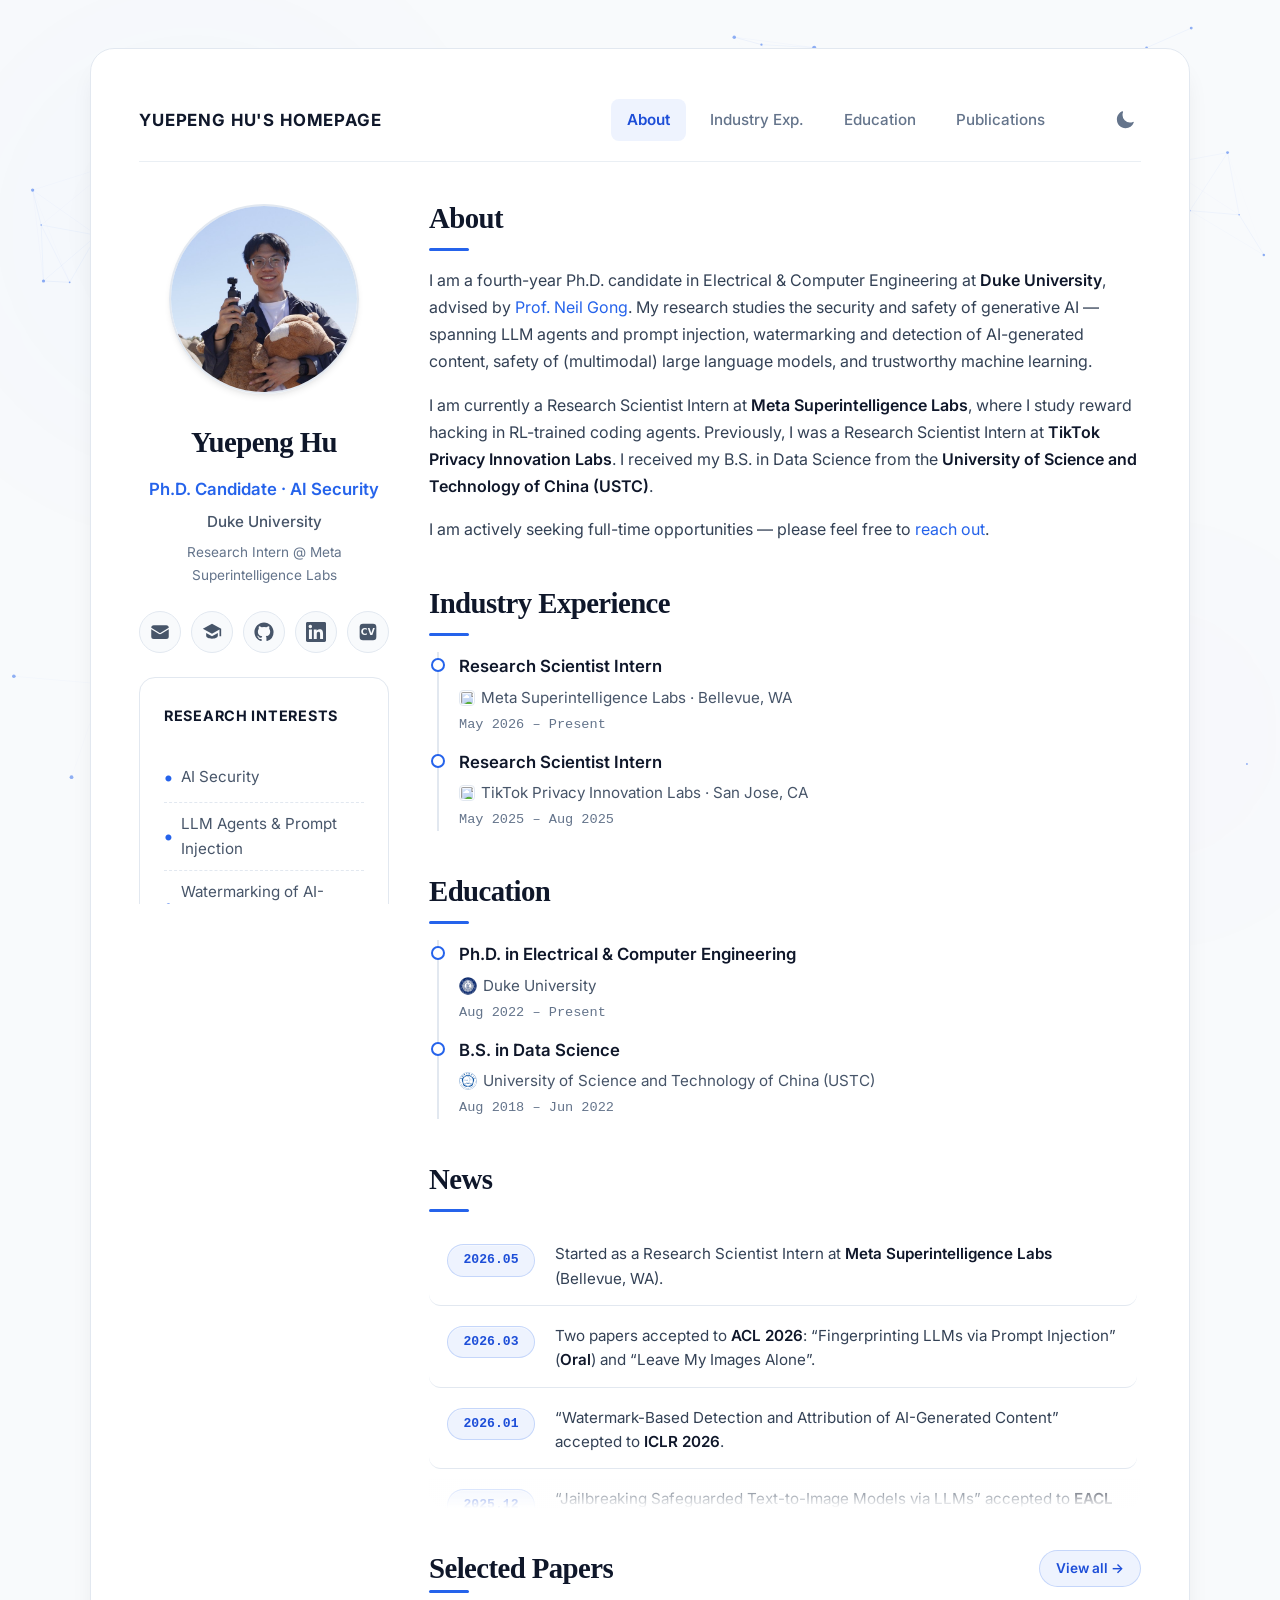
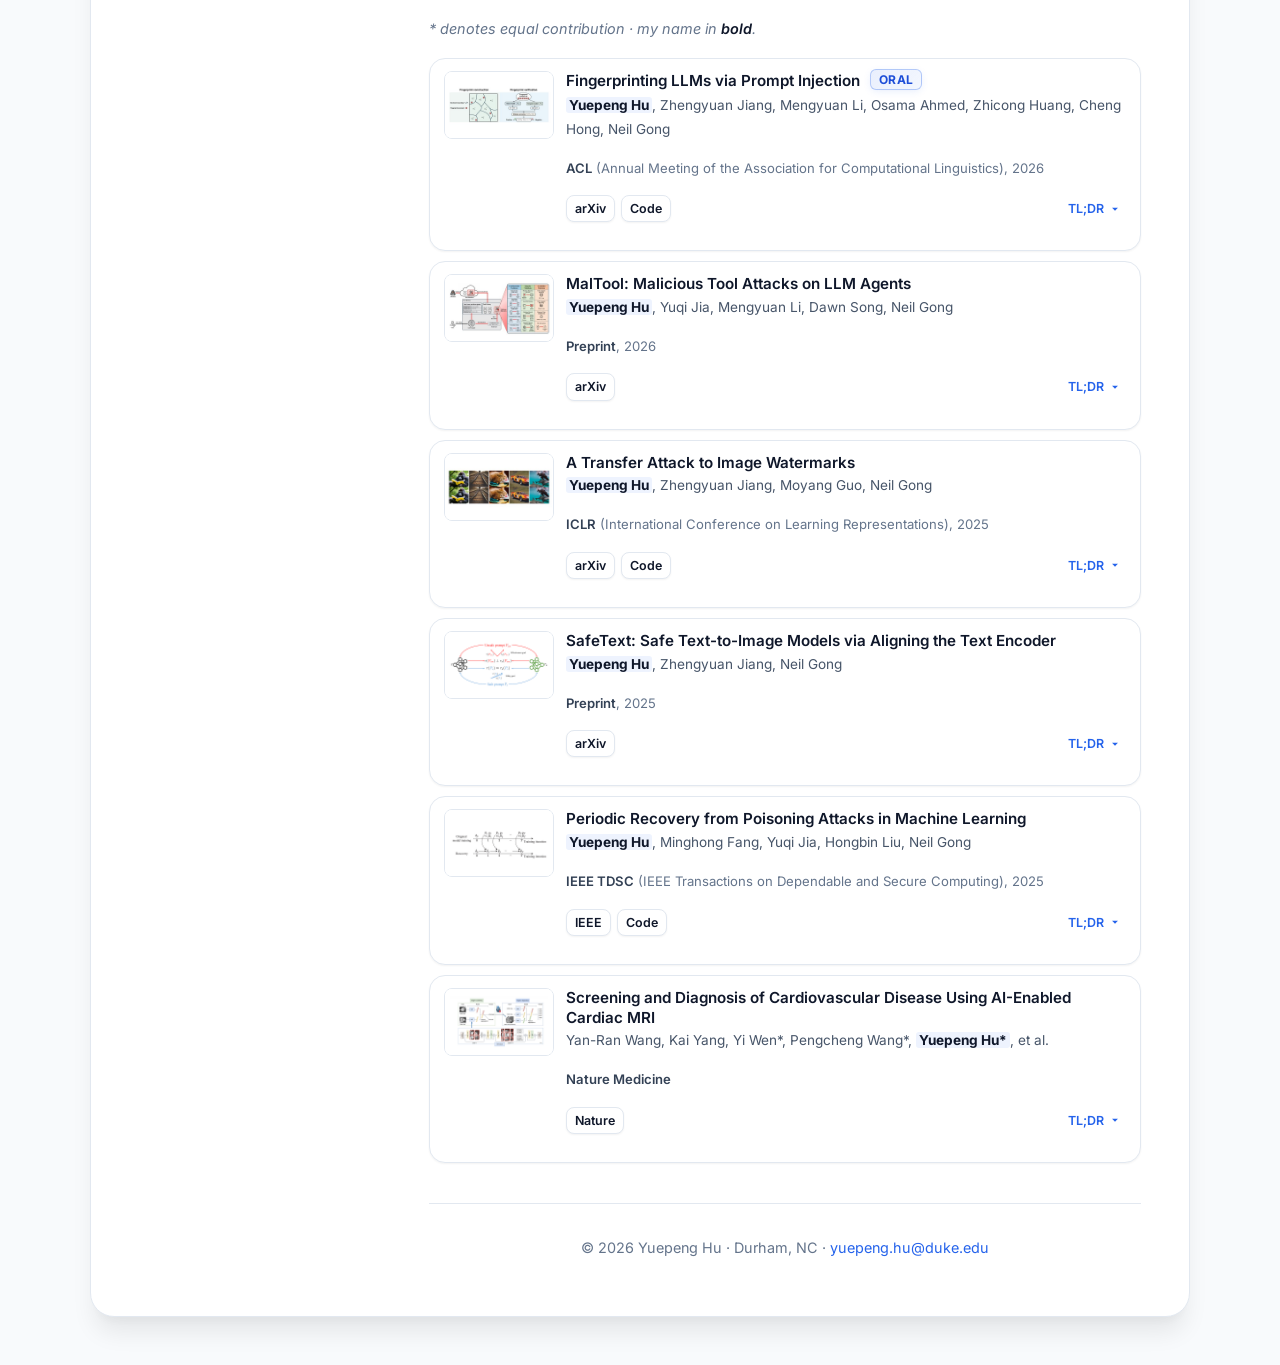
==== index.html @ 45c9fc63 "seo: forcefully update all title tags to just Yuepeng Hu" ====
<!doctype html>
<html lang="en">
<head>
  <meta charset="utf-8" />
  <meta name="viewport" content="width=device-width, initial-scale=1" />

  <title>Yuepeng Hu</title>
  <meta name="description" content="Yuepeng Hu is a Ph.D. candidate at Duke University researching Machine Learning, Generative AI, and Trustworthy AI. Research Scientist Intern at Meta Superintelligence Labs." />
  <meta name="author" content="Yuepeng Hu" />
  <meta name="theme-color" content="#1e293b" />
  <link rel="canonical" href="https://hifi-hyp.github.io/" />

  <!-- Social sharing preview (LinkedIn / X) -->
  <meta property="og:type" content="website" />
  <meta property="og:site_name" content="Yuepeng Hu" />
  <meta property="og:title" content="Yuepeng Hu" />
  <meta property="og:description" content="Ph.D. candidate at Duke researching AI security, LLM agents, and watermarking. Research Scientist Intern at Meta Superintelligence Labs." />
  <meta property="og:url" content="https://hifi-hyp.github.io/" />
  <meta property="og:image" content="https://hifi-hyp.github.io/assets/og-image.png" />
  <meta property="og:image:width" content="1200" />
  <meta property="og:image:height" content="630" />
  <meta property="og:image:alt" content="Yuepeng Hu — Ph.D. Candidate in AI Security at Duke University" />
  <meta name="twitter:card" content="summary_large_image" />
  <meta name="twitter:title" content="Yuepeng Hu" />
  <meta name="twitter:description" content="Ph.D. candidate at Duke researching AI security, LLM agents, and watermarking. Research Scientist Intern at Meta Superintelligence Labs." />
  <meta name="twitter:image" content="https://hifi-hyp.github.io/assets/og-image.png" />

  <link rel="icon" href="favicon.svg" type="image/svg+xml" />
  <link rel="apple-touch-icon" href="assets/apple-touch-icon.png" />

  <link rel="preconnect" href="https://fonts.googleapis.com" />
  <link rel="preconnect" href="https://fonts.gstatic.com" crossorigin />
  <link href="https://fonts.googleapis.com/css2?family=Inter:wght@400;500;600;700&display=swap" rel="stylesheet" />

  <link rel="stylesheet" href="styles.css" />

  <script type="application/ld+json">
  {
    "@context": "https://schema.org",
    "@type": "Person",
    "name": "Yuepeng Hu",
    "url": "https://hifi-hyp.github.io/",
    "image": "https://hifi-hyp.github.io/assets/og-image.png",
    "jobTitle": "Ph.D. Candidate in Electrical & Computer Engineering",
    "email": "mailto:yuepeng.hu@duke.edu",
    "worksFor": { "@type": "Organization", "name": "Meta Superintelligence Labs" },
    "affiliation": { "@type": "CollegeOrUniversity", "name": "Duke University" },
    "alumniOf": [
      { "@type": "CollegeOrUniversity", "name": "Duke University" },
      { "@type": "CollegeOrUniversity", "name": "University of Science and Technology of China" }
    ],
    "knowsAbout": ["AI Security", "LLM Agents", "Prompt Injection", "Watermarking of AI-Generated Content", "Trustworthy Machine Learning"],
    "sameAs": [
      "https://scholar.google.com/citations?user=U6yjgosAAAAJ",
      "https://github.com/hifi-hyp",
      "https://www.linkedin.com/in/yuepeng-hu-1720a9369/"
    ]
  }
  </script>

  <!-- Theme script (prevent FOUC) -->
  <script>
    (function() {
      const savedTheme = localStorage.getItem('theme');
      if (savedTheme) document.documentElement.setAttribute('data-theme', savedTheme);
      else if (window.matchMedia('(prefers-color-scheme: dark)').matches) document.documentElement.setAttribute('data-theme', 'dark');
    })();
  </script>
</head>


<body>
  <a class="skip-link" href="#about">Skip to content</a>

  <div class="page">

    <!-- ============================= TOP BAR ============================= -->
    <header class="topbar">
      <a class="brand" href="index.html">Yuepeng Hu's Homepage</a>
      <nav class="topnav" aria-label="Sections">
        <a href="#about">About</a>
        <a href="#experience">Industry Exp.</a>
        <a href="#education">Education</a>
        <a href="#publications">Publications</a>
        
        <a href="assets/cv.pdf?v=1783834702" target="_blank" rel="noopener noreferrer" aria-label="Curriculum Vitae" title="View/Download CV" class="social-cv-btn"><svg viewBox="0 0 24 24" aria-hidden="true">
  <defs>
    <mask id="cv-cutout">
      <rect width="24" height="24" fill="white" />
      <text x="12" y="16" font-family="system-ui, -apple-system, sans-serif" font-size="11" font-weight="800" fill="black" text-anchor="middle" letter-spacing="0.5">CV</text>
    </mask>
  </defs>
  <rect x="2" y="2" width="20" height="20" rx="4" fill="currentColor" mask="url(#cv-cutout)"/>
</svg></a>
        <button class="theme-toggle" aria-label="Toggle theme" title="Toggle theme">
          <svg class="sun-icon" viewBox="0 0 24 24"><path d="M12 2.25a.75.75 0 01.75.75v2.25a.75.75 0 01-1.5 0V3a.75.75 0 01.75-.75zM7.5 12a4.5 4.5 0 119 0 4.5 4.5 0 01-9 0zM18.894 6.166a.75.75 0 00-1.06-1.06l-1.591 1.59a.75.75 0 101.06 1.061l1.591-1.59zM21.75 12a.75.75 0 01-.75.75h-2.25a.75.75 0 010-1.5H21a.75.75 0 01.75.75zM17.834 18.894a.75.75 0 001.06-1.06l-1.59-1.591a.75.75 0 10-1.061 1.06l1.59 1.591zM12 18.75a.75.75 0 01.75.75V21a.75.75 0 01-1.5 0v-2.25a.75.75 0 01.75-.75zM6.166 17.834a.75.75 0 001.06 1.06l1.591-1.59a.75.75 0 10-1.06-1.061l-1.591 1.59zM4.5 12a.75.75 0 01-.75.75H1.5a.75.75 0 010-1.5h2.25a.75.75 0 01.75.75zM6.166 6.166a.75.75 0 010 1.06l-1.59 1.591a.75.75 0 11-1.061-1.06l1.59-1.591a.75.75 0 011.06 0z" /></svg>
          <svg class="moon-icon" viewBox="0 0 24 24"><path d="M9.528 1.718a.75.75 0 01.162.819A8.97 8.97 0 009 6a9 9 0 009 9 8.97 8.97 0 003.463-.69.75.75 0 01.981.98 10.503 10.503 0 01-9.694 6.46c-5.799 0-10.5-4.701-10.5-10.5 0-4.368 2.667-8.112 6.46-9.694a.75.75 0 01.818.162z" /></svg>
        </button>

      </nav>
    </header>

    <div class="layout" id="top">

      <!-- ============================= SIDEBAR ============================= -->
      <aside class="sidebar">
        <img class="avatar" src="assets/profile.jpg" alt="Yuepeng Hu" width="208" height="208" fetchpriority="high" loading="eager" />
        <h1 class="name">Yuepeng Hu</h1>
        <p class="title">Ph.D. Candidate · AI Security</p>
        <p class="affil">Duke University</p>
        <p class="affil-sub">Research Intern @ Meta Superintelligence Labs</p>

        <nav class="socials" aria-label="Profiles and contact">
          <a href="mailto:yuepeng.hu@duke.edu" aria-label="Email" title="Email">
            <svg viewBox="0 0 24 24" aria-hidden="true"><path d="M1.5 8.67v8.58a3 3 0 003 3h15a3 3 0 003-3V8.67l-8.928 5.493a3 3 0 01-3.144 0L1.5 8.67z"/><path d="M22.5 6.908V6.75a3 3 0 00-3-3h-15a3 3 0 00-3 3v.158l9.714 5.978a1.5 1.5 0 001.572 0L22.5 6.908z"/></svg>
          </a>
          <a href="https://scholar.google.com/citations?user=U6yjgosAAAAJ" target="_blank" rel="noopener noreferrer" aria-label="Google Scholar" title="Google Scholar">
            <svg viewBox="0 0 24 24" aria-hidden="true"><path d="M12 2 1 8l11 6 9-4.909V17h2V8L12 2ZM5 13.18v3.32C5 18.43 8.13 20 12 20s7-1.57 7-3.5v-3.32l-7 3.82-7-3.82Z"/></svg>
          </a>
          <a href="https://github.com/hifi-hyp" target="_blank" rel="noopener noreferrer" aria-label="GitHub" title="GitHub">
            <svg viewBox="0 0 24 24" aria-hidden="true"><path d="M12 .5C5.73.5.5 5.73.5 12c0 5.08 3.29 9.39 7.86 10.91.58.11.79-.25.79-.56 0-.28-.01-1.02-.02-2-3.2.7-3.88-1.54-3.88-1.54-.52-1.33-1.28-1.69-1.28-1.69-1.05-.72.08-.7.08-.7 1.16.08 1.77 1.19 1.77 1.19 1.03 1.77 2.71 1.26 3.37.96.1-.75.4-1.26.73-1.55-2.56-.29-5.25-1.28-5.25-5.69 0-1.26.45-2.29 1.19-3.09-.12-.29-.52-1.46.11-3.05 0 0 .97-.31 3.18 1.18a11 11 0 0 1 5.79 0c2.2-1.49 3.17-1.18 3.17-1.18.63 1.59.23 2.76.11 3.05.74.8 1.19 1.83 1.19 3.09 0 4.42-2.69 5.4-5.26 5.68.41.36.78 1.06.78 2.14 0 1.55-.01 2.8-.01 3.18 0 .31.21.68.8.56A11.51 11.51 0 0 0 23.5 12C23.5 5.73 18.27.5 12 .5Z"/></svg>
          </a>
          <a href="https://www.linkedin.com/in/yuepeng-hu-1720a9369/" target="_blank" rel="noopener noreferrer" aria-label="LinkedIn" title="LinkedIn">
            <svg viewBox="0 0 24 24" aria-hidden="true"><path d="M20.45 20.45h-3.56v-5.57c0-1.33-.03-3.04-1.85-3.04-1.85 0-2.14 1.45-2.14 2.94v5.67H9.35V9h3.42v1.56h.05c.48-.9 1.64-1.85 3.37-1.85 3.6 0 4.27 2.37 4.27 5.46v6.28ZM5.34 7.43a2.07 2.07 0 1 1 0-4.13 2.07 2.07 0 0 1 0 4.13ZM7.12 20.45H3.55V9h3.57v11.45ZM22.22 0H1.77C.79 0 0 .77 0 1.72v20.56C0 23.23.79 24 1.77 24h20.45c.98 0 1.78-.77 1.78-1.72V1.72C24 .77 23.2 0 22.22 0Z"/></svg>
          </a>
          <a href="assets/cv.pdf?v=1783834702" target="_blank" rel="noopener noreferrer" aria-label="Curriculum Vitae" title="View/Download CV" class="social-cv-btn"><svg viewBox="0 0 24 24" aria-hidden="true">
  <defs>
    <mask id="cv-cutout">
      <rect width="24" height="24" fill="white" />
      <text x="12" y="16" font-family="system-ui, -apple-system, sans-serif" font-size="11" font-weight="800" fill="black" text-anchor="middle" letter-spacing="0.5">CV</text>
    </mask>
  </defs>
  <rect x="2" y="2" width="20" height="20" rx="4" fill="currentColor" mask="url(#cv-cutout)"/>
</svg></a>
        </nav>

        <div class="card interests">
          <h2>Research Interests</h2>
          <ul>
            <li>AI Security</li>
            <li>LLM Agents &amp; Prompt Injection</li>
            <li>Watermarking of AI-Generated Content</li>
            <li>Generative AI Safety</li>
          </ul>
        </div>
      </aside>

      <!-- ============================= CONTENT ============================= -->
      <main class="content">

        <!-- ---------- About ---------- -->
        <section id="about" class="section">
          <h2>About</h2>
          <p>
            I am a fourth-year Ph.D. candidate in Electrical &amp; Computer Engineering at
            <strong>Duke University</strong>, advised by <a href="https://people.duke.edu/~zg70/" target="_blank" rel="noopener noreferrer">Prof. Neil Gong</a>. My research studies the
            security and safety of generative AI &mdash; spanning LLM agents and prompt injection,
            watermarking and detection of AI-generated content, safety of (multimodal) large language
            models, and trustworthy machine learning.
          </p>
          <p>
            I am currently a Research Scientist Intern at <strong>Meta Superintelligence Labs</strong>,
            where I study reward hacking in RL-trained coding agents. Previously, I was a Research Scientist Intern at <strong>TikTok Privacy Innovation Labs</strong>. I received my B.S. in Data Science from the <strong>University of Science
            and Technology of China (USTC)</strong>.
          </p>
          <p>
            I am actively seeking full-time opportunities &mdash; please feel free to
            <a href="mailto:yuepeng.hu@duke.edu" id="reach-out-email" title="Click to copy email">reach out</a>.
          </p>
        </section>

        <!-- ---------- Experience ---------- -->
        <section id="experience" class="section">
          <h2>Industry Experience</h2>
          <ul class="timeline">
            <li>
              <div class="timeline-main">
                <span class="role">Research Scientist Intern</span>
                <span class="org"><img class="org-logo" src="https://www.google.com/s2/favicons?domain=meta.com&sz=128" alt="Meta">Meta Superintelligence Labs &middot; Bellevue, WA</span>
              </div>
              <div class="timeline-meta">May 2026 – Present</div>
            </li>
            <li>
              <div class="timeline-main">
                <span class="role">Research Scientist Intern</span>
                <span class="org"><img class="org-logo" src="https://www.google.com/s2/favicons?domain=tiktok.com&sz=128" alt="TikTok">TikTok Privacy Innovation Labs &middot; San Jose, CA</span>
              </div>
              <div class="timeline-meta">May 2025 – Aug 2025</div>
            </li>
          </ul>
        </section>

        <!-- ---------- Education ---------- -->
        <section id="education" class="section">
          <h2>Education</h2>
          <ul class="timeline">
            <li>
              <div class="timeline-main">
                <span class="role">Ph.D. in Electrical &amp; Computer Engineering</span>
                <span class="org"><img class="org-logo seal-logo" src="assets/duke-seal.svg" alt="Duke Seal">Duke University</span>
              </div>
              <div class="timeline-meta">Aug 2022 – Present</div>
            </li>
            <li>
              <div class="timeline-main">
                <span class="role">B.S. in Data Science</span>
                <span class="org"><img class="org-logo seal-logo" src="assets/ustc-seal.svg" alt="USTC Seal">University of Science and Technology of China (USTC)</span>
              </div>
              <div class="timeline-meta">Aug 2018 – Jun 2022</div>
            </li>
          </ul>
        </section>

        <!-- ---------- News ---------- -->
        <section id="news" class="section">
          <h2>News</h2>
          <ul class="news">
            <li><time>2026.05</time><span>Started as a Research Scientist Intern at <strong>Meta Superintelligence Labs</strong> (Bellevue, WA).</span></li>
            <li><time>2026.03</time><span>Two papers accepted to <strong>ACL 2026</strong>: &ldquo;Fingerprinting LLMs via Prompt Injection&rdquo; (<strong>Oral</strong>) and &ldquo;Leave My Images Alone&rdquo;.</span></li>
            <li><time>2026.01</time><span>&ldquo;Watermark-Based Detection and Attribution of AI-Generated Content&rdquo; accepted to <strong>ICLR 2026</strong>.</span></li>
            <li><time>2025.12</time><span>&ldquo;Jailbreaking Safeguarded Text-to-Image Models via LLMs&rdquo; accepted to <strong>EACL 2026</strong> (Findings).</span></li>
            <li><time>2025.08</time><span>&ldquo;WebInject: Prompt Injection Attack to Web Agents&rdquo; accepted to <strong>EMNLP 2025</strong> (Main).</span></li>
            <li><time>2025.05</time><span>Started as a Research Scientist Intern at <strong>TikTok Privacy Innovation Labs</strong> (San Jose, CA).</span></li>
            <li><time>2025.03</time><span>&ldquo;Periodic Recovery from Poisoning Attacks in Machine Learning&rdquo; accepted to <strong>IEEE TDSC</strong> (IEEE Transactions on Dependable and Secure Computing).</span></li>
            <li><time>2025.01</time><span>&ldquo;A Transfer Attack to Image Watermarks&rdquo; accepted to <strong>ICLR 2025</strong>.</span></li>
          </ul>
        </section>

        <!-- ---------- Publications ---------- -->
        <section id="publications" class="section">
          <div class="sec-head">
            <h2>Selected Papers</h2>
            <a class="view-all" href="publications.html">View all &rarr;</a>
          </div>
          <p class="hint"><em>* denotes equal contribution &middot; my name in <strong>bold</strong>.</em></p>

          
          
<article class="pub pub-wrap" data-category="llm">
            <a class="pub-thumb" href="https://arxiv.org/abs/2509.25448" target="_blank" rel="noopener noreferrer" tabindex="-1" aria-hidden="true"><img src="assets/pubs/fingerprinting-llms.jpg" alt="" loading="lazy" width="110" height="68" /></a>
            <div class="pub-body">
              <h3 class="pub-title"><a href="https://arxiv.org/abs/2509.25448" target="_blank" rel="noopener noreferrer">Fingerprinting LLMs via Prompt Injection</a> <span class="tag tag-title">ORAL</span></h3>
              <p class="pub-authors"><strong>Yuepeng Hu</strong>, Zhengyuan Jiang, Mengyuan Li, Osama Ahmed, Zhicong Huang, Cheng Hong, Neil Gong</p>
              <p class="pub-venue"><strong>ACL</strong> (Annual Meeting of the Association for Computational Linguistics), 2026</p>
              <p class="pub-links"><a href="https://arxiv.org/abs/2509.25448" target="_blank" rel="noopener noreferrer">arXiv</a> <a href="https://github.com/hifi-hyp/ACL-LLMPrint" target="_blank" rel="noopener noreferrer">Code</a>  <button class="tldr-toggle" aria-expanded="false">TL;DR <svg viewBox="0 0 24 24"><path d="M7 10l5 5 5-5z"/></svg></button></p>
              <div class="pub-desc-wrap"><div class="pub-desc-inner"><p class="pub-desc">Proposes a prompt injection technique to uniquely fingerprint and track large language models.</p></div></div>
            </div>
          </article>

          <article class="pub pub-wrap" data-category="llm">
            <a class="pub-thumb" href="https://arxiv.org/abs/2602.12194" target="_blank" rel="noopener noreferrer" tabindex="-1" aria-hidden="true"><img src="assets/pubs/maltool.jpg" alt="" loading="lazy" width="110" height="68" /></a>
            <div class="pub-body">
              <h3 class="pub-title"><a href="https://arxiv.org/abs/2602.12194" target="_blank" rel="noopener noreferrer">MalTool: Malicious Tool Attacks on LLM Agents</a></h3>
              <p class="pub-authors"><strong>Yuepeng Hu</strong>, Yuqi Jia, Mengyuan Li, Dawn Song, Neil Gong</p>
              <p class="pub-venue"><strong>Preprint</strong>, 2026</p>
              <p class="pub-links"><a href="https://arxiv.org/abs/2602.12194" target="_blank" rel="noopener noreferrer">arXiv</a>  <button class="tldr-toggle" aria-expanded="false">TL;DR <svg viewBox="0 0 24 24"><path d="M7 10l5 5 5-5z"/></svg></button></p>
              <div class="pub-desc-wrap"><div class="pub-desc-inner"><p class="pub-desc">Investigates vulnerabilities in LLM agents when interacting with external tools, demonstrating malicious tool-based attacks.</p></div></div>
            </div>
          </article>

          <article class="pub pub-wrap" data-category="watermark">
            <a class="pub-thumb" href="https://arxiv.org/abs/2403.15365" target="_blank" rel="noopener noreferrer" tabindex="-1" aria-hidden="true"><img src="assets/pubs/transfer-attack-watermarks.jpg" alt="" loading="lazy" width="110" height="68" /></a>
            <div class="pub-body">
              <h3 class="pub-title"><a href="https://arxiv.org/abs/2403.15365" target="_blank" rel="noopener noreferrer">A Transfer Attack to Image Watermarks</a></h3>
              <p class="pub-authors"><strong>Yuepeng Hu</strong>, Zhengyuan Jiang, Moyang Guo, Neil Gong</p>
              <p class="pub-venue"><strong>ICLR</strong> (International Conference on Learning Representations), 2025</p>
              <p class="pub-links"><a href="https://arxiv.org/abs/2403.15365" target="_blank" rel="noopener noreferrer">arXiv</a> <a href="https://github.com/hifi-hyp/Watermark-Transfer-Attack" target="_blank" rel="noopener noreferrer">Code</a>  <button class="tldr-toggle" aria-expanded="false">TL;DR <svg viewBox="0 0 24 24"><path d="M7 10l5 5 5-5z"/></svg></button></p>
              <div class="pub-desc-wrap"><div class="pub-desc-inner"><p class="pub-desc">Demonstrates cross-model transferability of attacks against image watermarks, highlighting fundamental robustness issues.</p></div></div>
            </div>
          </article>

          <article class="pub pub-wrap" data-category="trustworthy">
            <a class="pub-thumb" href="https://arxiv.org/abs/2502.20623" target="_blank" rel="noopener noreferrer" tabindex="-1" aria-hidden="true"><img src="assets/pubs/safetext.png?v=5" alt="" loading="lazy" width="110" height="68" /></a>
            <div class="pub-body">
              <h3 class="pub-title"><a href="https://arxiv.org/abs/2502.20623" target="_blank" rel="noopener noreferrer">SafeText: Safe Text-to-Image Models via Aligning the Text Encoder</a></h3>
              <p class="pub-authors"><strong>Yuepeng Hu</strong>, Zhengyuan Jiang, Neil Gong</p>
              <p class="pub-venue"><strong>Preprint</strong>, 2025</p>
              <p class="pub-links"><a href="https://arxiv.org/abs/2502.20623" target="_blank" rel="noopener noreferrer">arXiv</a>  <button class="tldr-toggle" aria-expanded="false">TL;DR <svg viewBox="0 0 24 24"><path d="M7 10l5 5 5-5z"/></svg></button></p>
              <div class="pub-desc-wrap"><div class="pub-desc-inner"><p class="pub-desc">Aligns the text encoder to inherently reject unsafe prompts, improving the safety of text-to-image generation.</p></div></div>
            </div>
          </article>

          <article class="pub pub-wrap" data-category="trustworthy">
            <a class="pub-thumb" href="https://doi.org/10.1109/TDSC.2025.3560239" target="_blank" rel="noopener noreferrer" tabindex="-1" aria-hidden="true"><img src="assets/pubs/periodic-recovery.png?v=5" alt="" loading="lazy" width="110" height="68" /></a>
            <div class="pub-body">
              <h3 class="pub-title"><a href="https://doi.org/10.1109/TDSC.2025.3560239" target="_blank" rel="noopener noreferrer">Periodic Recovery from Poisoning Attacks in Machine Learning</a></h3>
              <p class="pub-authors"><strong>Yuepeng Hu</strong>, Minghong Fang, Yuqi Jia, Hongbin Liu, Neil Gong</p>
              <p class="pub-venue"><strong>IEEE TDSC</strong> (IEEE Transactions on Dependable and Secure Computing), 2025</p>
              <p class="pub-links"><a href="https://doi.org/10.1109/TDSC.2025.3560239" target="_blank" rel="noopener noreferrer">IEEE</a> <a href="https://github.com/hifi-hyp/PeriRecover" target="_blank" rel="noopener noreferrer">Code</a>  <button class="tldr-toggle" aria-expanded="false">TL;DR <svg viewBox="0 0 24 24"><path d="M7 10l5 5 5-5z"/></svg></button></p>
              <div class="pub-desc-wrap"><div class="pub-desc-inner"><p class="pub-desc">Proposes a defensive mechanism that periodically recovers ML models to mitigate the impact of data poisoning.</p></div></div>
            </div>
          </article>

          <article class="pub pub-wrap" data-category="other">
            <span class="pub-thumb"><img src="assets/pubs/cardiac-mri.png?v=5" alt="" loading="lazy" width="110" height="68" /></span>
            <div class="pub-body">
              <h3 class="pub-title"><a href="https://www.nature.com/articles/s41591-024-02971-2" target="_blank" rel="noopener noreferrer">Screening and Diagnosis of Cardiovascular Disease Using AI-Enabled Cardiac MRI</a></h3>
              <p class="pub-authors">Yan-Ran Wang, Kai Yang, Yi Wen*, Pengcheng Wang*, <strong>Yuepeng Hu*</strong>, et al.</p>
              <p class="pub-venue"><strong>Nature Medicine</strong></p>
              <p class="pub-links"><a href="https://www.nature.com/articles/s41591-024-02971-2" target="_blank" rel="noopener noreferrer">Nature</a> <button class="tldr-toggle" aria-expanded="false">TL;DR <svg viewBox="0 0 24 24"><path d="M7 10l5 5 5-5z"/></svg></button></p>
              <div class="pub-desc-wrap"><div class="pub-desc-inner"><p class="pub-desc">Applies deep learning techniques to cardiac MRI for automated and accurate cardiovascular disease diagnosis.</p></div></div>
            </div>
          </article>
        </section>

        <footer class="footer">
          <p>&copy; <span id="year">2026</span> Yuepeng Hu &middot; Durham, NC &middot; <a href="mailto:yuepeng.hu@duke.edu">yuepeng.hu@duke.edu</a></p>
        </footer>

      </main>
    </div>
  </div>

  <script>
    document.getElementById('year').textContent = new Date().getFullYear();
    // Highlight the nav item for the section currently in view.
    (function () {
      var links = [].slice.call(document.querySelectorAll('.topnav a[href^="#"]'));
      var map = {}; links.forEach(function (a) { map[a.getAttribute('href').slice(1)] = a; });
      if (!('IntersectionObserver' in window)) return;
      var obs = new IntersectionObserver(function (entries) {
        entries.forEach(function (e) {
          if (e.isIntersecting && map[e.target.id]) {
            links.forEach(function (l) { l.classList.remove('active'); });
            map[e.target.id].classList.add('active');
          }
        });
      }, { rootMargin: '-15% 0px -75% 0px' });
      Object.keys(map).forEach(function (id) { var el = document.getElementById(id); if (el) obs.observe(el); });
    })();
  </script>

  <script>
    document.addEventListener("DOMContentLoaded", function() {
      const observer = new IntersectionObserver((entries) => {
        entries.forEach(entry => {
          if (entry.isIntersecting) {
            entry.target.classList.add('reveal-visible');
            setTimeout(() => {
              entry.target.classList.remove('reveal-init', 'reveal-animate', 'reveal-visible');
            }, 800);
            observer.unobserve(entry.target);
          }
        });
      }, { threshold: 0.05, rootMargin: '0px 0px -20px 0px' });
      
      // Copy email to clipboard on click (for 'reach out' text)
      const emailLink = document.getElementById('reach-out-email');
      if (emailLink) {
        emailLink.addEventListener('click', (e) => {
          e.preventDefault();
          navigator.clipboard.writeText('yuepeng.hu@duke.edu').then(() => {
            const originalText = emailLink.innerText;
            emailLink.innerText = 'copied!';
            emailLink.style.color = '#10b981'; // success green
            setTimeout(() => {
              emailLink.innerText = originalText;
              emailLink.style.color = '';
            }, 1500);
          });
        });
      }

      
      // Theme Toggle Logic
      const themeToggle = document.querySelector('.theme-toggle');
      if (themeToggle) {
        themeToggle.addEventListener('click', () => {
          const currentTheme = document.documentElement.getAttribute('data-theme');
          const newTheme = currentTheme === 'dark' ? 'light' : 'dark';
          document.documentElement.setAttribute('data-theme', newTheme);
          localStorage.setItem('theme', newTheme);
        });
      }

      // Topbar sticky scroll effect
      const topbar = document.querySelector('.topbar');
      window.addEventListener('scroll', () => {
        if (window.scrollY > 20) topbar.classList.add('scrolled');
        else topbar.classList.remove('scrolled');
      });

      
      // TL;DR Toggle Logic
      document.querySelectorAll('.tldr-toggle').forEach(btn => {
        btn.addEventListener('click', () => {
          const wrap = btn.parentElement.nextElementSibling;
          const isExpanded = wrap.classList.contains('expanded');
          
          if (isExpanded) {
            wrap.classList.remove('expanded');
            btn.classList.remove('expanded');
            btn.setAttribute('aria-expanded', 'false');
          } else {
            wrap.classList.add('expanded');
            btn.classList.add('expanded');
            btn.setAttribute('aria-expanded', 'true');
          }
        });
      });

      // Publication Filtering
      const filterBtns = document.querySelectorAll('.filter-btn');
      const pubs = document.querySelectorAll('.pub-wrap');
      
      filterBtns.forEach(btn => {
        btn.addEventListener('click', () => {
          filterBtns.forEach(b => b.classList.remove('active'));
          btn.classList.add('active');
          const filter = btn.getAttribute('data-filter');
          
          pubs.forEach(pub => {
            // Hardcode height for smooth transition if needed, or let CSS flex handle it.
            // CSS scale and opacity handles the visual, height:0 handles the layout.
            if (filter === 'all' || pub.getAttribute('data-category') === filter) {
              pub.classList.remove('hidden-filter');
              // Ensure intersection observer doesn't hide it
              pub.classList.remove('reveal-init', 'reveal-animate');
              pub.classList.add('reveal-visible');
            } else {
              pub.classList.add('hidden-filter');
            }
          });
        });
      });

      const selectors = '.section, .pub, .interests, .card';
      document.querySelectorAll(selectors).forEach(el => {
        el.classList.add('reveal-init', 'reveal-animate');
        observer.observe(el);
      });
    });
  </script>

  
  <!-- Particle Background Script -->
  <script>
    document.addEventListener("DOMContentLoaded", () => {
      const canvas = document.createElement('canvas');
      canvas.id = 'tech-particles';
      document.body.insertBefore(canvas, document.body.firstChild);
      
      const ctx = canvas.getContext('2d');
      let width, height, particles = [];

      function init() {
        width = canvas.width = window.innerWidth;
        height = canvas.height = window.innerHeight;
      }
      
      class Particle {
        constructor() {
          this.x = Math.random() * width;
          this.y = Math.random() * height;
          this.vx = (Math.random() - 0.5) * 0.5;
          this.vy = (Math.random() - 0.5) * 0.5;
          this.radius = Math.random() * 1.5 + 0.5;
        }
        update() {
          this.x += this.vx;
          this.y += this.vy;
          if (this.x < 0 || this.x > width) this.vx = -this.vx;
          if (this.y < 0 || this.y > height) this.vy = -this.vy;
        }
        draw() {
          const style = getComputedStyle(document.body);
          const rawAccent = style.getPropertyValue('--accent-rgb').trim() || '37, 99, 235';
          ctx.beginPath();
          ctx.arc(this.x, this.y, this.radius, 0, Math.PI * 2);
          ctx.fillStyle = `rgba(${rawAccent}, 0.5)`;
          ctx.fill();
        }
      }

      function createParticles() {
        particles = [];
        const isMobile = window.innerWidth < 768;
        const numParticles = isMobile ? Math.floor(window.innerWidth / 30) : Math.min(Math.floor(window.innerWidth / 15), 100);
        for (let i = 0; i < numParticles; i++) particles.push(new Particle());
      }

      function animate() {
        if (window.matchMedia('(prefers-reduced-motion: reduce)').matches) return;
        
        ctx.clearRect(0, 0, width, height);
        const style = getComputedStyle(document.body);
        const rawAccent = style.getPropertyValue('--accent-rgb').trim() || '37, 99, 235';
        
        particles.forEach(p => {
          p.update();
          p.draw();
        });
        
        for (let i = 0; i < particles.length; i++) {
          for (let j = i + 1; j < particles.length; j++) {
            const dx = particles[i].x - particles[j].x;
            const dy = particles[i].y - particles[j].y;
            const dist = Math.sqrt(dx * dx + dy * dy);
            if (dist < 120) {
              ctx.beginPath();
              ctx.moveTo(particles[i].x, particles[i].y);
              ctx.lineTo(particles[j].x, particles[j].y);
              ctx.strokeStyle = `rgba(${rawAccent}, ${0.15 * (1 - dist/120)})`;
              ctx.lineWidth = 0.5;
              ctx.stroke();
            }
          }
        }
        requestAnimationFrame(animate);
      }

      init();
      createParticles();
      animate();

      window.addEventListener('resize', () => {
        init();
        createParticles();
      });
    });
  </script>


</body>

</html>
---- styles.css ----
/* =========================================================================
   Personal website — refined academic style (Deep Navy & Gold)
   With Dark Mode Support
   ========================================================================= */

:root {
  /* Light Mode Palette */
  --bg-page:       #ffffff;
  --bg-page-rgb:   255, 255, 255;
  --bg-body:       #f8fafc;
  --ink:           #334155;
  --ink-rgb:       51, 65, 85;
  --primary:       #0f172a;
  --muted:         #64748b;
  --muted-2:       #475569;
  --border:        #e2e8f0;
  --border-rgb:    226, 232, 240;
  --card:          #ffffff;
  --card-hover:    #f8fafc;
  --nav-active:    #f1f5f9;

  --accent:        #2563eb;
  --accent-rgb:    37, 99, 235;
  --accent-light:  rgba(37, 99, 235, 0.08);
  --accent-dark:   #1d4ed8;
  --accent-text:   #2563eb;

  --maxw: 1100px;
  --radius: 16px;
  --shadow-sm: 0 1px 2px 0 rgba(0, 0, 0, 0.05);
  --shadow-md: 0 4px 6px -1px rgba(0, 0, 0, 0.08), 0 2px 4px -1px rgba(0, 0, 0, 0.04);
  --shadow-lg: 0 20px 25px -5px rgba(0, 0, 0, 0.08), 0 10px 10px -5px rgba(0, 0, 0, 0.03);
  
  --font: "Inter", -apple-system, BlinkMacSystemFont, "Segoe UI", Roboto, Helvetica, Arial, sans-serif;
  --serif: "Georgia", "Times New Roman", serif;
  --mono: ui-monospace, "SF Mono", SFMono-Regular, Menlo, Consolas, monospace;
}

[data-theme="dark"] {
  --bg-page:       #222224; /* Lighter soft gray for the main card */
  --bg-page-rgb:   34, 34, 36;
  --bg-body:       #18181a; /* Lighter background */
  --card:          #2c2c2e; /* Noticeably lighter cards */
  --card-hover:    #363638;
  --border:        #3f3f42; /* Visible borders */
  --border-rgb:    63, 63, 66;
  --ink:           #f3f4f6;
  --ink-rgb:       243, 244, 246;
  --primary:       #ffffff;
  --muted:         #a1a1aa;
  --muted-2:       #d4d4d8;
  --accent:        #3b82f6;
  --accent-rgb:    59, 130, 246;
  --accent-light:  rgba(59, 130, 246, 0.15);
  --accent-dark:   #60a5fa;
  --accent-text:   #60a5fa;
}

*, *::before, *::after { box-sizing: border-box; }
html { scroll-behavior: smooth; }

body {
  margin: 0;
  color: var(--ink);
  font-family: var(--font);
  font-size: 16px;
  line-height: 1.7;
  -webkit-font-smoothing: antialiased;
  text-rendering: optimizeLegibility;
  background-color: var(--bg-body);
  
  background-color: var(--bg-body);
  
  background-attachment: fixed;
}
[data-theme="dark"] body { background-color: var(--bg-body); 
    
  }

a { color: var(--accent-text); text-decoration: none; transition: color 0.2s; }
a:hover { color: var(--accent-dark); }
:focus-visible { outline: 2px solid var(--accent-text); outline-offset: 2px; border-radius: 4px; }

.skip-link {
  position: absolute; left: -9999px; top: 0;
  background: var(--primary); color: var(--bg-page); padding: 10px 16px; border-radius: 0 0 var(--radius) 0; z-index: 20;
}
.skip-link:focus { left: 0; text-decoration: none; }

/* ---------- Page container ---------- */
.page {
  max-width: var(--maxw);
  margin: 48px auto;
  background: var(--bg-page);
  border: 1px solid var(--border);
  border-radius: 24px;
  box-shadow: var(--shadow-lg);
  padding: 40px 48px 56px;
  min-height: 100vh;
}

/* ---------- Top bar ---------- */
.topbar {
  display: flex; align-items: center; justify-content: space-between; gap: 20px;
  position: sticky; top: -1px; z-index: 100;
  background: rgba(var(--bg-page-rgb), 0.85);
  backdrop-filter: blur(16px); -webkit-backdrop-filter: blur(16px);
  padding: 20px 0; margin-top: -10px; margin-bottom: 32px;
  border-bottom: 1px solid rgba(var(--border-rgb), 0.7);
  transition: all 0.3s ease;
}
.topbar.scrolled { padding: 12px 0; box-shadow: 0 4px 20px -10px rgba(0,0,0,0.1); border-bottom-color: transparent; }
.brand { font-family: var(--font); font-size: 1.05rem; font-weight: 700; color: var(--primary); letter-spacing: 0.05em; text-transform: uppercase; }
.brand:hover { color: var(--accent-text); }

.topnav { display: flex; flex-wrap: wrap; gap: 8px; }
.topnav a { 
  color: var(--muted); font-size: 0.95rem; font-weight: 500; 
  padding: 8px 16px; border-radius: 8px; 
  transition: all 0.2s ease;
}
.topnav a:hover { color: var(--primary); background: var(--card-hover); }
.topnav a.active { color: var(--accent-dark); background: var(--accent-light); font-weight: 600; }




/* ---------- Layout ---------- */
.layout { display: flex; align-items: flex-start; gap: 40px; }

.sidebar::-webkit-scrollbar { display: none; }
.sidebar {
  flex: 0 0 250px;
  position: sticky;
  top: 80px;
  text-align: center;
  max-height: calc(100vh - 190px);
  overflow-y: auto;
  scrollbar-width: none;
  padding-bottom: 24px;
  padding-top: 10px;
}

.content { flex: 1; min-width: 0; }

/* ---------- Sidebar profile ---------- */
.avatar {
  display: block; width: 190px; height: 190px; margin: 0 auto 24px;
  object-fit: cover; border-radius: 50%;
  border: 2px solid var(--border);
  box-shadow: var(--shadow-md);
  transition: all 0.4s cubic-bezier(0.16, 1, 0.3, 1);
}
.avatar:hover { transform: scale(1.02); box-shadow: 0 10px 30px rgba(var(--accent-rgb), 0.25), var(--shadow-lg); border-color: var(--accent-text); }

.name { 
  font-family: var(--serif); font-size: 1.8rem; font-weight: 700; 
  color: var(--primary); margin: 0 0 8px; letter-spacing: -0.02em; 
}
.title { color: var(--accent-text); font-weight: 600; margin: 0 0 6px; font-size: 1.05rem; }
.affil { color: var(--muted-2); margin: 0; font-size: 0.95rem; font-weight: 500;}
.affil-sub { color: var(--muted); margin: 6px 0 0; font-size: 0.85rem; }

.socials { display: flex; justify-content: center; flex-wrap: wrap; gap: 10px; margin: 24px 0 8px; }
.socials a {
  display: inline-flex; align-items: center; justify-content: center;
  width: 42px; height: 42px; border-radius: 50%; color: var(--muted-2);
  background: var(--card-hover);
  border: 1px solid var(--border);
  transition: all 0.2s ease;
}
.socials a:hover { color: var(--accent-text); border-color: var(--accent-text); transform: translateY(-2px); box-shadow: var(--shadow-sm); }
.socials svg { width: 20px; height: 20px; fill: currentColor; }




/* ---------- Cards ---------- */
.card { background: var(--card); border: 1px solid var(--border); border-radius: var(--radius); padding: 24px; box-shadow: var(--shadow-sm); }
.interests { margin-top: 24px; text-align: left; }
.interests h2 { font-family: var(--font); font-size: 0.9rem; font-weight: 700; color: var(--primary); margin: 0 0 16px; text-transform: uppercase; letter-spacing: 0.05em;}
.interests ul { list-style: none; margin: 0; padding: 0; }
.interests li { color: var(--muted-2); font-size: 0.95rem; padding: 8px 0; display: flex; align-items: center;}
.interests li::before { content: "•"; color: var(--accent-text); font-weight: bold; margin-right: 8px; font-size: 1.2rem;}
.interests li + li { border-top: 1px dashed var(--border); }

/* ---------- Sections ---------- */
.section { margin-bottom: 36px; scroll-margin-top: 100px; }
.section:last-child { margin-bottom: 0; }
h2 { scroll-margin-top: 100px; font-family: var(--serif); font-size: 1.8rem; font-weight: 700; color: var(--primary); margin: 0 0 16px; letter-spacing: -0.02em; border-bottom: none; position: relative; padding-bottom: 8px; display: inline-block;}

h2::after {
  content: ''; position: absolute; bottom: 0; left: 0; width: 40px; height: 3px;
  background: var(--accent-text); border-radius: 2px; transition: width 0.3s ease;
}
h2:hover::after { width: 100%; }

.content p { margin: 0 0 16px; }
.content p:last-child { margin-bottom: 0; }
.content strong { color: var(--primary); font-weight: 600;}
.hint { color: var(--muted); font-size: 0.9rem; margin-top: -16px; margin-bottom: 24px; display: block;}

/* ---------- News ---------- */




/* --- Manual Scrolling News --- */
.news {
  list-style: none; margin: 0; padding: 0 4px 0 0;
  max-height: 280px; /* Adjust to fit ~3.5 items to hint it is scrollable */
  overflow-y: auto;
  border-radius: 8px;
}
/* Ensure smooth scroll inside */
.news::-webkit-scrollbar { width: 6px; }
.news::-webkit-scrollbar-track { background: transparent; }
.news::-webkit-scrollbar-thumb { background: rgba(var(--ink-rgb), 0.15); border-radius: 4px; }
.news::-webkit-scrollbar-thumb:hover { background: rgba(var(--ink-rgb), 0.3); }

/* Fade edges on the section itself */
#news { position: relative; }
#news::after {
  content: ''; position: absolute; bottom: 0; left: 0; right: 0; height: 30px;
  background: linear-gradient(to top, var(--bg-page), transparent);
  pointer-events: none; border-radius: 0 0 16px 16px;
}

.news li { 
  display: flex; gap: 20px; padding: 14px 18px; border-bottom: 1px solid var(--border); 
  border-radius: 12px; 
  align-items: flex-start; margin-bottom: 4px;
}
.news li:last-child { border-bottom: none; margin-bottom: 0; }

.news time { 
  flex: 0 0 88px; color: var(--accent-dark); background: var(--accent-light); 
  font-family: var(--mono); font-size: 0.82rem; font-weight: 700; 
  padding: 4px 10px; border-radius: 20px; text-align: center; 
  border: 1px solid rgba(var(--accent-rgb), 0.2); box-shadow: inset 0 1px 0 rgba(255,255,255,0.4);
  margin-top: 2px;
}
.news span { flex: 1; min-width: 0; line-height: 1.6; font-size: 0.95rem; }


/* ---------- Timeline (experience / education) ---------- */
.timeline { list-style: none; margin: 0; padding: 0; border-left: 2px solid var(--border); margin-left: 8px;}
.timeline li {
  position: relative; padding: 0 0 12px 20px;
}
.timeline li::before {
  animation: pulseDot 3s infinite;
  content: ""; position: absolute; left: -8px; top: 6px;
  width: 14px; height: 14px; border-radius: 50%;
  background: var(--bg-page); border: 2px solid var(--accent-text);
}
.timeline li:last-child { padding-bottom: 0; }
.timeline-main { display: flex; flex-direction: column; gap: 4px; }
.role { font-weight: 600; color: var(--primary); font-size: 1.05rem;}
.org { color: var(--muted-2); font-size: 0.95rem; display: flex; align-items: center; gap: 6px; }
.org-logo { width: 16px; height: 16px; border-radius: 4px; object-fit: contain; background-color: #fff; border: 1px solid var(--border); padding: 1px; }
.timeline-meta { color: var(--muted); font-family: var(--mono); font-size: 0.85rem; margin-top: 2px;}

/* ---------- Publications (cards) ---------- */
.pub {
  display: flex; gap: 12px; align-items: flex-start;
  padding: 12px 14px; margin-bottom: 10px;
  background: var(--card); border: 1px solid var(--border); border-radius: var(--radius);
  box-shadow: var(--shadow-sm);
  transition: all 0.25s ease;
}
.pub:hover { border-color: var(--accent-text); box-shadow: var(--shadow-md); transform: translateY(-5px) scale(1.01);
  box-shadow: 0 15px 35px -10px rgba(var(--accent-rgb), 0.15), var(--shadow-md); }
.pub-thumb {
  flex: 0 0 110px; width: 110px; height: 68px;
  border-radius: 8px; overflow: hidden; border: 1px solid var(--border); background: var(--bg-body); display: block;
  position: relative;
}
.pub-thumb img { width: 100%; height: 100%; object-fit: contain; background-color: #ffffff; display: block; transition: transform 0.4s ease; }
.pub:hover .pub-thumb img { transform: scale(1.05); }

.pub-body { flex: 1; min-width: 0; }
.pub-title { font-size: 0.95rem; font-weight: 600; margin: 0 0 2px; line-height: 1.3; }
.pub-title a { color: var(--primary); }
.pub-title a:hover { color: var(--accent-text); }

.pub-desc {
  margin: 10px 0 0;
  font-size: 0.88rem;
  color: var(--muted);
  line-height: 1.5;
  border-left: 3px solid var(--accent-light);
  padding-left: 12px;
  font-style: italic;
}
[data-theme="dark"] .pub-desc { color: var(--muted-2); }

.pub-authors { margin: 0 0 2px; color: var(--muted-2); font-size: 0.85rem; }
.pub-authors strong { color: var(--primary); font-weight: 700; background: var(--accent-light); padding: 0 3px; border-radius: 3px;}
.pub-venue { margin: 0 0 6px; color: var(--muted); font-size: 0.82rem; }
.pub-venue .tag {
  display: inline-block; font-size: 0.75rem; font-weight: 600; color: var(--accent-text);
  background: linear-gradient(135deg, var(--accent-light), rgba(var(--accent-rgb), 0.15)); border-radius: 6px; padding: 2px 10px; border: 1px solid rgba(var(--accent-rgb), 0.2); box-shadow: inset 0 1px 0 rgba(255,255,255,0.2); vertical-align: middle; margin-left: 6px;
}
.pub-links { margin: 0; display: flex; flex-wrap: wrap; gap: 6px; align-items: center; }
.pub-links a {
  font-size: 0.78rem; font-weight: 600; padding: 2px 8px;
  border: 1px solid var(--border); border-radius: 8px; background: var(--bg-page); color: var(--primary);
  display: flex; align-items: center; gap: 4px; transition: all 0.2s ease;
  box-shadow: var(--shadow-sm);
}
.pub-links a:hover { border-color: var(--accent-text); color: var(--accent-dark); background: var(--accent-light); transform: translateY(-1px); box-shadow: var(--shadow-md); }

/* section heading with a "view all" link */
.sec-head { display: flex; align-items: center; justify-content: space-between; gap: 12px; flex-wrap: wrap; margin-bottom: 24px; }
.sec-head h2 { margin: 0; border: none; padding: 0;}

.view-all { 
  font-size: 0.85rem; font-weight: 600; color: var(--accent-dark); 
  padding: 6px 16px; border-radius: 20px; 
  background: var(--accent-light); border: 1px solid rgba(var(--accent-rgb), 0.2);
  transition: all 0.3s cubic-bezier(0.16, 1, 0.3, 1);
  display: inline-flex; align-items: center; gap: 4px;
}
.view-all:hover { 
  background: var(--accent-text); color: var(--bg-page); 
  transform: translateX(4px); text-decoration: none;
}


/* full publications page */
.pub-page { max-width: 900px; margin: 0 auto; }
.backlink { margin: 0 0 32px; }
.backlink a { color: var(--muted); font-weight: 600; display: inline-flex; align-items: center; gap: 6px; padding: 8px 16px; border-radius: 8px; background: var(--card); border: 1px solid var(--border); transition: all 0.2s; box-shadow: var(--shadow-sm);}
.backlink a:hover { color: var(--accent-text); border-color: var(--accent-text); transform: translateX(-2px);}

/* ---------- Footer ---------- */
.footer { margin-top: 40px; padding-top: 32px; border-top: 1px solid var(--border); color: var(--muted); font-size: 0.9rem; text-align: center;}
.footer p { margin: 0; }

/* ---------- Responsive ---------- */
@media (max-width: 900px) {
  .page { margin: 0; border-radius: 0; border: none; padding: 32px 24px 48px; box-shadow: none; }
  .topbar { flex-direction: column; align-items: flex-start; gap: 16px; }
  .layout { flex-direction: column; gap: 40px; }
  .sidebar::-webkit-scrollbar { display: none; }
.sidebar { position: static; flex: none; width: 100%; display: flex; flex-direction: column; align-items: center;}
  .avatar { width: 160px; height: 160px; }
  .interests { width: 100%; max-width: 400px; }
  .pub { flex-direction: column; gap: 12px; align-items: flex-start;}
  .pub-thumb { width: 100%; height: auto; aspect-ratio: 16/9; flex: none; }
}

/* ---------- Reduced motion ---------- */
@media (prefers-reduced-motion: reduce) {
  html { scroll-behavior: auto; }
  * { transition: none !important; }
}

/* ---------- Print ---------- */
@media print {
  body { background: #fff; color: #000; }
  .page { box-shadow: none; border: none; max-width: 100%; margin: 0; padding: 0; }
  .topnav, .socials, .skip-link, .view-all { display: none; }
  .pub { break-inside: avoid; border-color: #ccc; box-shadow: none; }
  a { color: #000; text-decoration: none; }
}



/* --- Premium Ambient Background --- */
body::before, body::after {
  content: ""; position: fixed; border-radius: 50%; filter: blur(120px); z-index: -1; opacity: 0.3;
  animation: float 20s infinite ease-in-out alternate; pointer-events: none;
}
body::before {
  top: -10%; left: -10%; width: 50vw; height: 50vw;
  background: radial-gradient(circle, rgba(var(--accent-rgb), 0.12), transparent 70%);
}
body::after {
  bottom: -10%; right: -10%; width: 40vw; height: 40vw;
  /* Deep purple/indigo secondary orb to complement the cobalt blue */
  background: radial-gradient(circle, rgba(139, 92, 246, 0.08), transparent 70%);
  animation-delay: -10s;
}
[data-theme="dark"] body::before { background: radial-gradient(circle, rgba(var(--accent-rgb), 0.15), transparent 70%); }
[data-theme="dark"] body::after { background: radial-gradient(circle, rgba(139, 92, 246, 0.12), transparent 70%); }
@keyframes float {
  0% { transform: translate(0, 0) scale(1); }
  100% { transform: translate(4%, 8%) scale(1.05); }
}

/* --- Scroll Reveal Classes --- */
.reveal-init { opacity: 0; transform: translateY(25px); }
.reveal-animate { transition: opacity 0.8s cubic-bezier(0.16, 1, 0.3, 1), transform 0.8s cubic-bezier(0.16, 1, 0.3, 1) !important; }
.reveal-visible { opacity: 1; transform: translateY(0); }

@keyframes pulseDot {
  0% { box-shadow: 0 0 0 0 rgba(var(--accent-rgb), 0.4); }
  70% { box-shadow: 0 0 0 8px rgba(var(--accent-rgb), 0); }
  100% { box-shadow: 0 0 0 0 rgba(var(--accent-rgb), 0); }
}

.interests h2::after { display: none; }
.interests h2 { border-bottom: none; }

/* --- Custom Scrollbar --- */
::-webkit-scrollbar { width: 8px; height: 8px; }
::-webkit-scrollbar-track { background: transparent; }
::-webkit-scrollbar-thumb { background: rgba(var(--ink-rgb), 0.15); border-radius: 4px; border: 2px solid var(--bg-body); }
::-webkit-scrollbar-thumb:hover { background: rgba(var(--ink-rgb), 0.3); }

/* --- Publication Filters --- */
.pub-filters { display: flex; flex-wrap: wrap; gap: 10px; margin: -10px 0 24px 0; }
.filter-btn {
  background: transparent; border: 1px solid var(--border); color: var(--muted);
  padding: 6px 18px; border-radius: 20px; font-size: 0.9rem; font-weight: 600;
  cursor: pointer;  font-family: var(--font);
}
.filter-btn:hover { border-color: var(--accent-text); color: var(--accent-text); transform: translateY(-1px); }
.filter-btn.active {
  background: linear-gradient(135deg, var(--accent-light), rgba(var(--accent-rgb), 0.15));
  color: var(--accent-dark); border-color: rgba(var(--accent-rgb), 0.3);
  box-shadow: inset 0 1px 0 rgba(255,255,255,0.2), var(--shadow-sm);
}

/* For filter transitions */
.pub-wrap { transition: all 0.4s cubic-bezier(0.16, 1, 0.3, 1); overflow: hidden; opacity: 1; transform: scale(1); transform-origin: top; }
.pub-wrap.hidden-filter { display: none !important; }

/* --- Tech Particle Canvas --- */
#tech-particles {
  position: fixed;
  top: 0; left: 0; width: 100%; height: 100%;
  z-index: -2; pointer-events: none;
}


/* --- TL;DR Expand/Collapse --- */
.pub-desc-wrap {
  display: grid;
  grid-template-rows: 0fr;
  transition: grid-template-rows 0.3s cubic-bezier(0.16, 1, 0.3, 1);
}
.pub-desc-wrap.expanded { grid-template-rows: 1fr; }
.pub-desc-inner { overflow: hidden; }

.tldr-toggle {
  background: transparent; border: none; color: var(--accent-text);
  font-size: 0.78rem; font-weight: 600; cursor: pointer;
  padding: 2px 4px; border-radius: 6px; margin-left: auto; font-family: var(--font);
  display: inline-flex; align-items: center; gap: 4px; transition: background 0.2s;
}
.tldr-toggle:hover { background: var(--accent-light); text-decoration: none; }
.tldr-toggle:hover { color: var(--accent-dark); text-decoration: underline; }
.tldr-toggle svg { width: 14px; height: 14px; transition: transform 0.3s ease; fill: currentColor; }
.tldr-toggle.expanded svg { transform: rotate(180deg); }

.pub-venue strong { font-weight: 600; color: var(--ink); }
.pub-title .tag.tag-title {
  display: inline-flex; align-items: center; justify-content: center;
  font-size: 0.75rem; font-weight: 700; color: var(--accent-dark);
  background: linear-gradient(135deg, rgba(var(--accent-rgb), 0.1), rgba(var(--accent-rgb), 0.05));
  border: 1px solid rgba(var(--accent-rgb), 0.3);
  border-radius: 6px; padding: 2px 8px; margin-left: 6px;
  vertical-align: middle; position: relative; top: -2px;
  text-transform: uppercase; letter-spacing: 0.03em;
  box-shadow: 0 2px 8px -2px rgba(var(--accent-rgb), 0.15);
}

/* --- Mobile Nav & Refinements --- */
@media (max-width: 650px) {
  .topbar { flex-direction: column; align-items: flex-start; gap: 12px; padding: 16px 0; margin-bottom: 24px; }
  .topnav { 
    flex-wrap: nowrap; overflow-x: auto; width: 100%; 
    padding-bottom: 4px; /* for scrollbar */
    -webkit-overflow-scrolling: touch; scrollbar-width: none; 
  }
  .topnav::-webkit-scrollbar { display: none; }
  .brand { font-size: 1.3rem; }
  .page { padding: 24px 20px 40px; }
  .layout { gap: 32px; }
  .pub-thumb { display: none; /* Hide thumbnails on very small screens to save space */ }
  .pub { padding: 12px; }
}

.org-logo.seal-logo {
  border-radius: 50%;
  border: none;
  background-color: transparent;
  padding: 0;
  width: 18px;
  height: 18px;
  box-shadow: none;
}




[data-theme="dark"] .org-logo.seal-logo { background-color: #fff; padding: 1px; border-radius: 50%; }

/* --- Theme Toggle Button --- */
.theme-toggle {
  background: transparent; border: none; cursor: pointer; padding: 6px; border-radius: 8px;
  display: inline-flex; align-items: center; justify-content: center;
  color: var(--muted); transition: all 0.3s ease; position: relative; overflow: hidden;
}
.theme-toggle:hover { background: var(--card-hover); color: var(--accent-text); transform: scale(1.05); }
.theme-toggle svg { width: 20px; height: 20px; fill: currentColor; transition: transform 0.4s cubic-bezier(0.16, 1, 0.3, 1), opacity 0.4s ease; }
.sun-icon { position: absolute; opacity: 0; transform: translateY(10px) rotate(45deg); }
.moon-icon { opacity: 1; transform: translateY(0) rotate(0); }

[data-theme="dark"] .sun-icon { opacity: 1; transform: translateY(0) rotate(0); }
[data-theme="dark"] .moon-icon { opacity: 0; transform: translateY(-10px) rotate(-45deg); }


[data-theme="dark"] .page {
  box-shadow: 0 20px 40px -10px rgba(0, 0, 0, 0.5), 0 0 0 1px rgba(255, 255, 255, 0.05);
}
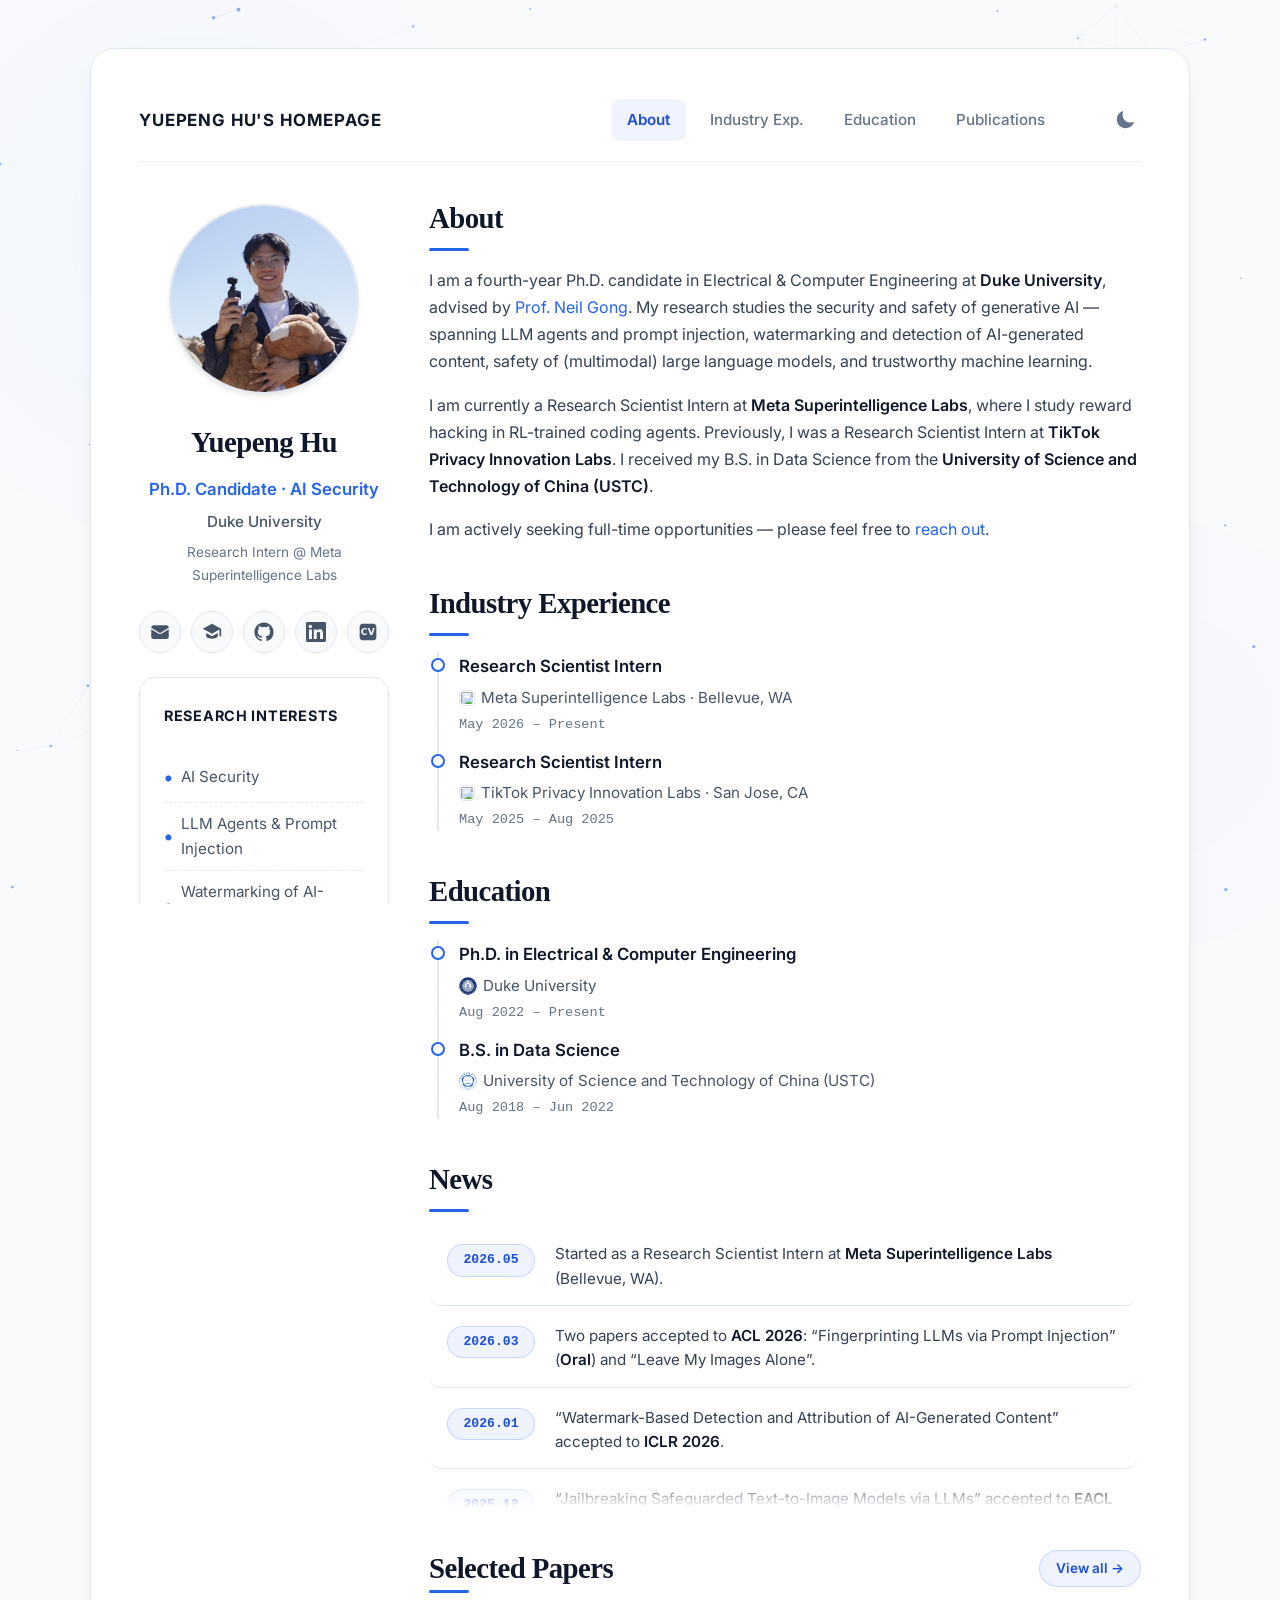
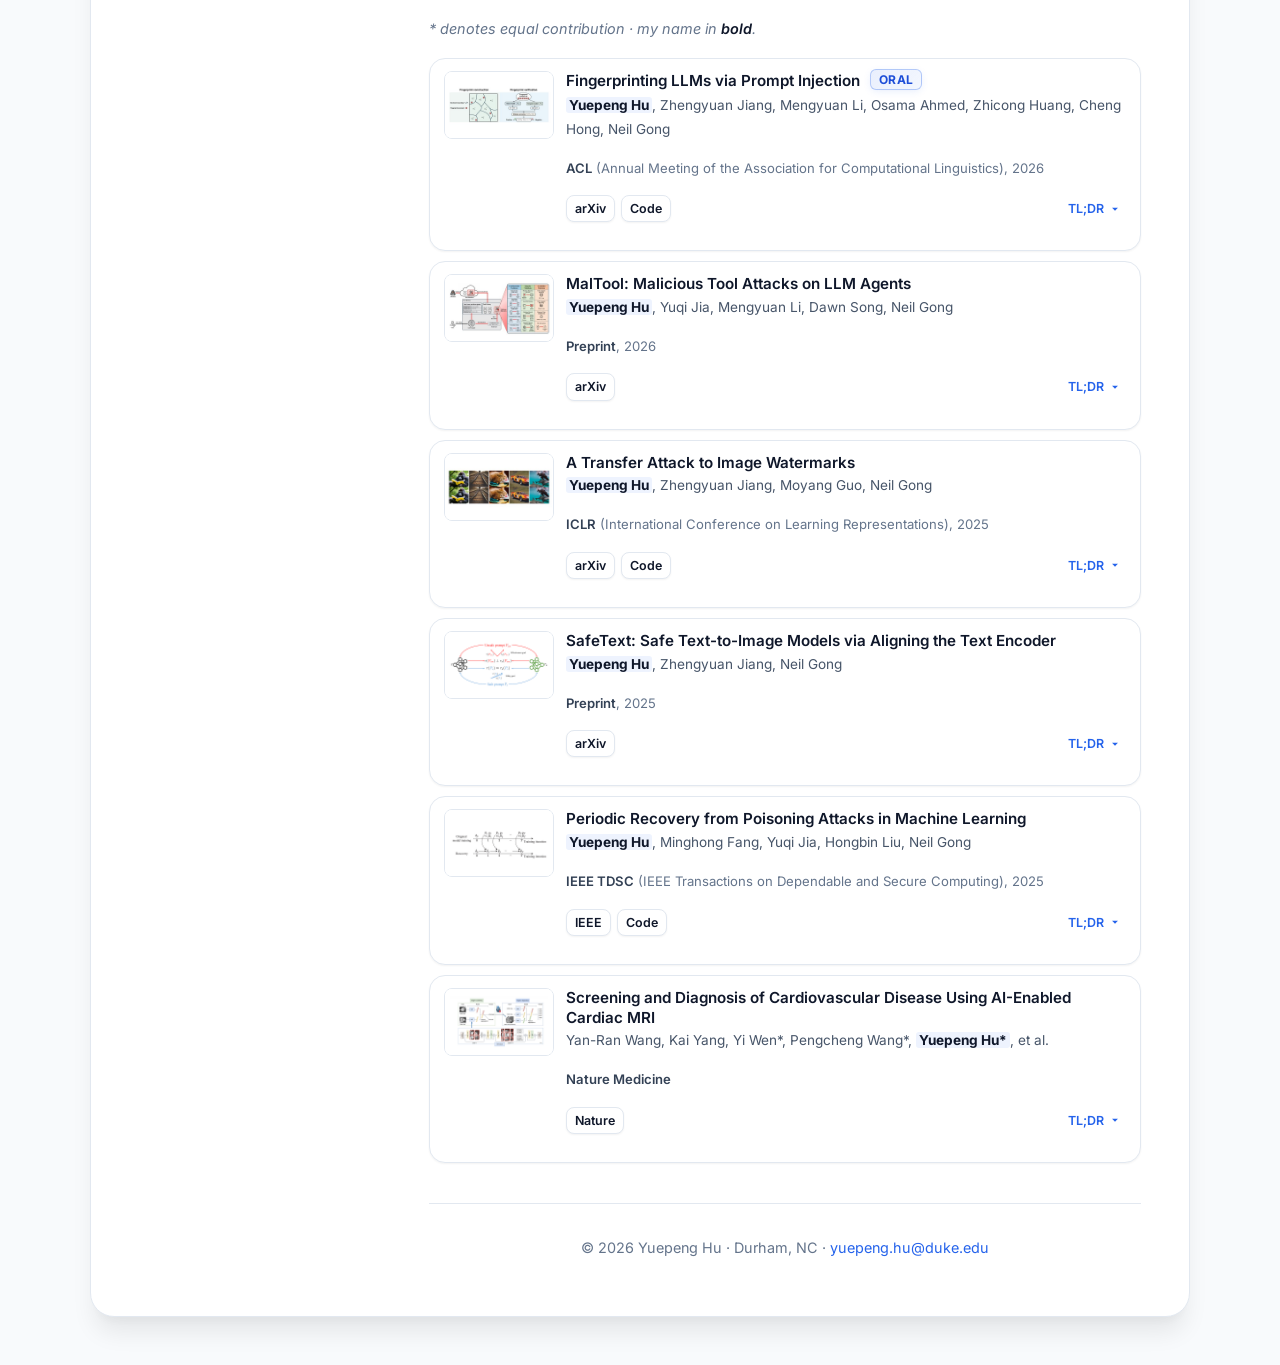
==== commit c41737f8: "style: replace favicon with dynamic AI Security shield emoji" ====
--- a/index.html
+++ b/index.html
@@ -25,7 +25,7 @@
   <meta name="twitter:description" content="Ph.D. candidate at Duke researching AI security, LLM agents, and watermarking. Research Scientist Intern at Meta Superintelligence Labs." />
   <meta name="twitter:image" content="https://hifi-hyp.github.io/assets/og-image.png" />
 
-  <link rel="icon" href="favicon.svg" type="image/svg+xml" />
+  <link rel="icon" href="data:image/svg+xml,<svg xmlns=%22http://www.w3.org/2000/svg%22 viewBox=%220 0 100 100%22><text y=%22.9em%22 font-size=%2290%22>🛡️</text></svg>" />
   <link rel="apple-touch-icon" href="assets/apple-touch-icon.png" />
 
   <link rel="preconnect" href="https://fonts.googleapis.com" />
--- a/styles.css
+++ b/styles.css
@@ -479,7 +479,10 @@
   .topnav::-webkit-scrollbar { display: none; }
   .brand { font-size: 1.3rem; }
   .page { padding: 24px 20px 40px; }
-  .layout { gap: 32px; }
+  .layout { flex-direction: column; gap: 32px; }
+  .sidebar { position: static; flex: none; width: 100%; display: flex; flex-direction: column; align-items: center; max-height: none; overflow-y: visible; padding: 0; margin: 0; }
+  .avatar { width: 160px; height: 160px; }
+  .interests { width: 100%; max-width: 400px; }
   .pub-thumb { display: none; /* Hide thumbnails on very small screens to save space */ }
   .pub { padding: 12px; }
 }
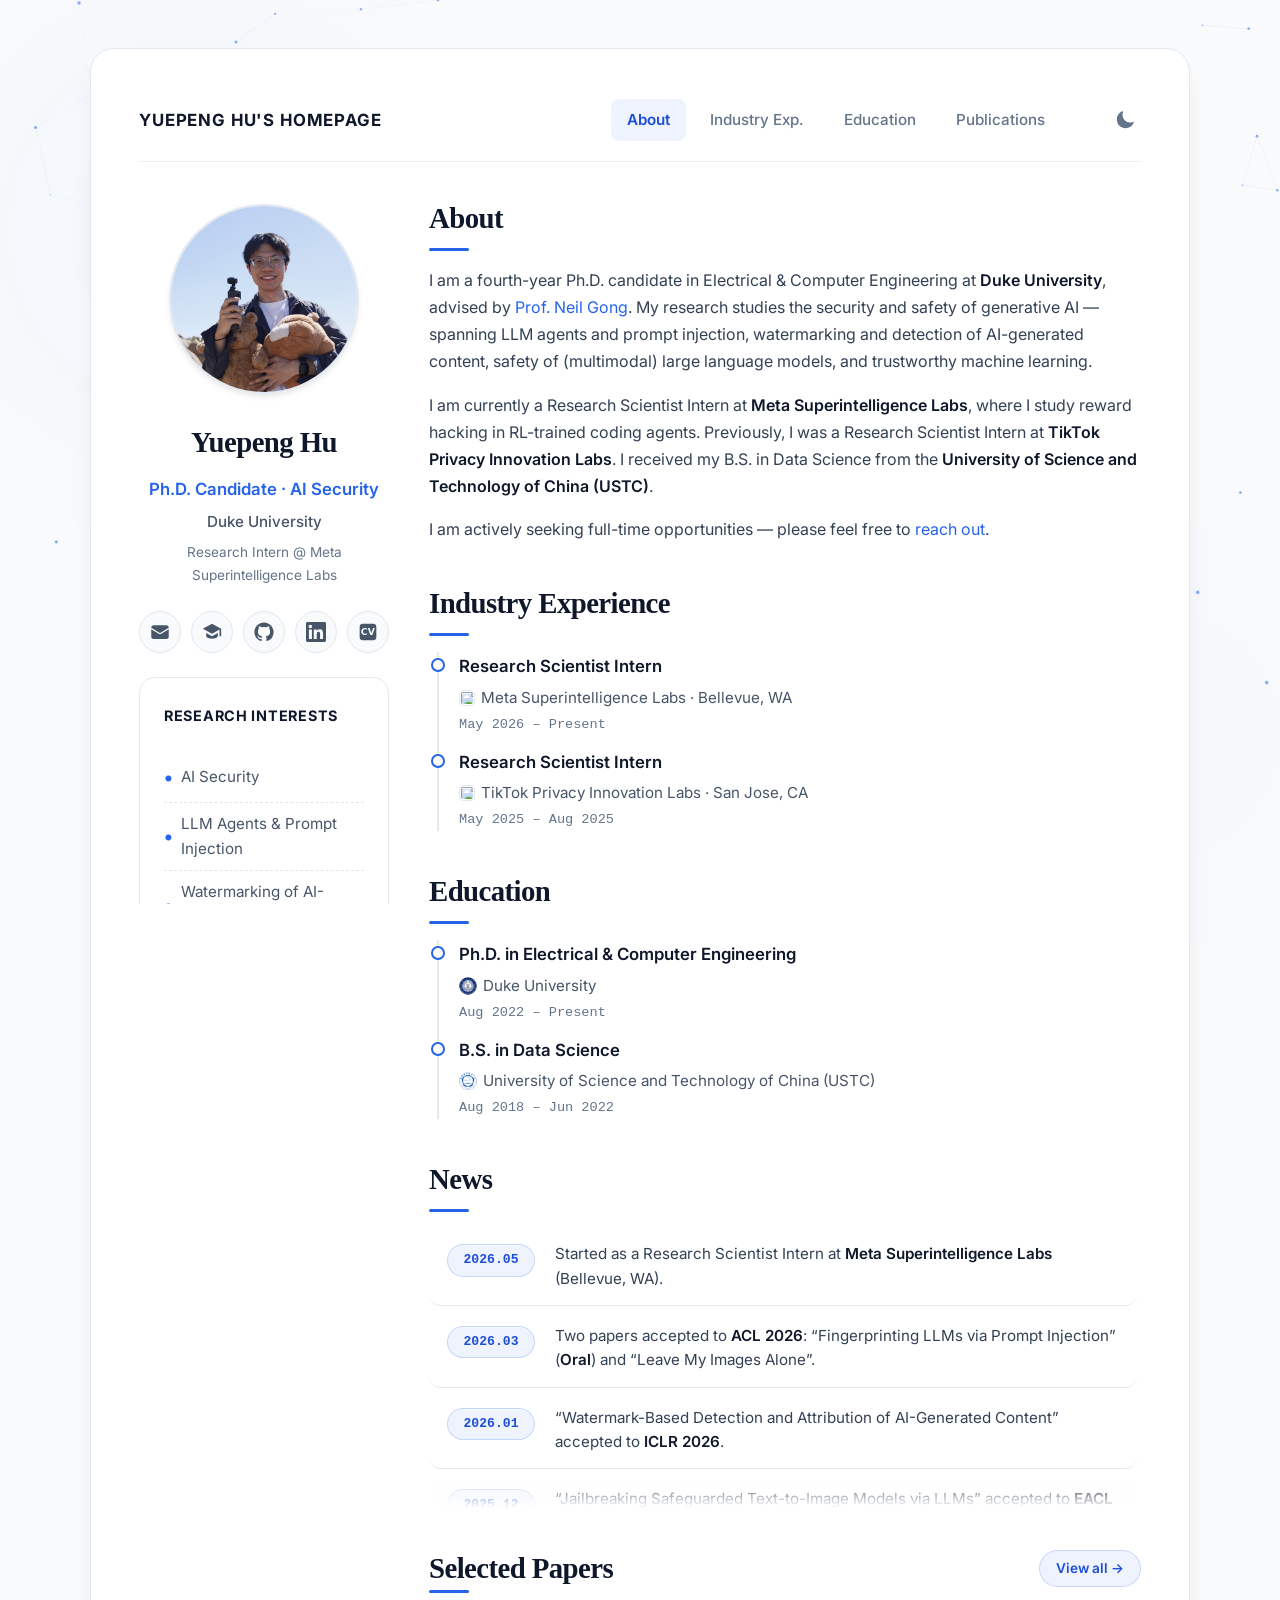
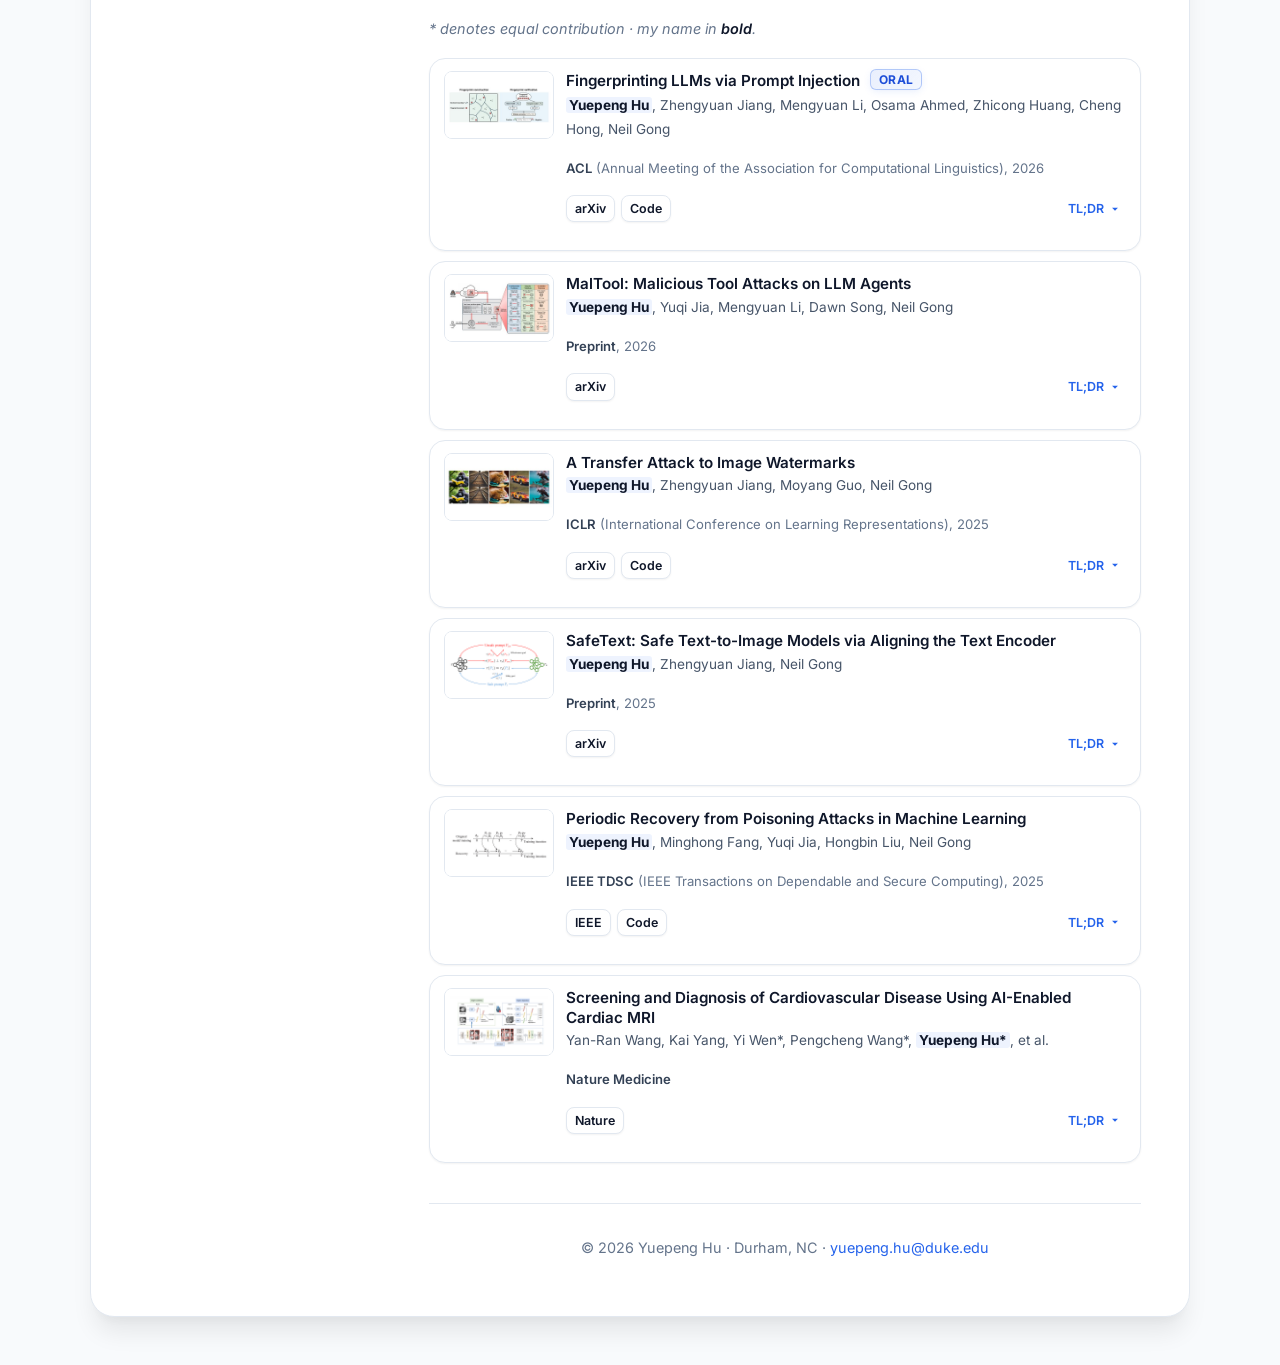
==== commit 12dcbb17: "style: change favicon to Brain emoji for AI" ====
--- a/index.html
+++ b/index.html
@@ -25,7 +25,7 @@
   <meta name="twitter:description" content="Ph.D. candidate at Duke researching AI security, LLM agents, and watermarking. Research Scientist Intern at Meta Superintelligence Labs." />
   <meta name="twitter:image" content="https://hifi-hyp.github.io/assets/og-image.png" />
 
-  <link rel="icon" href="data:image/svg+xml,<svg xmlns=%22http://www.w3.org/2000/svg%22 viewBox=%220 0 100 100%22><text y=%22.9em%22 font-size=%2290%22>🛡️</text></svg>" />
+  <link rel="icon" href="data:image/svg+xml,<svg xmlns=%22http://www.w3.org/2000/svg%22 viewBox=%220 0 100 100%22><text y=%22.9em%22 font-size=%2290%22>🧠</text></svg>" />
   <link rel="apple-touch-icon" href="assets/apple-touch-icon.png" />
 
   <link rel="preconnect" href="https://fonts.googleapis.com" />
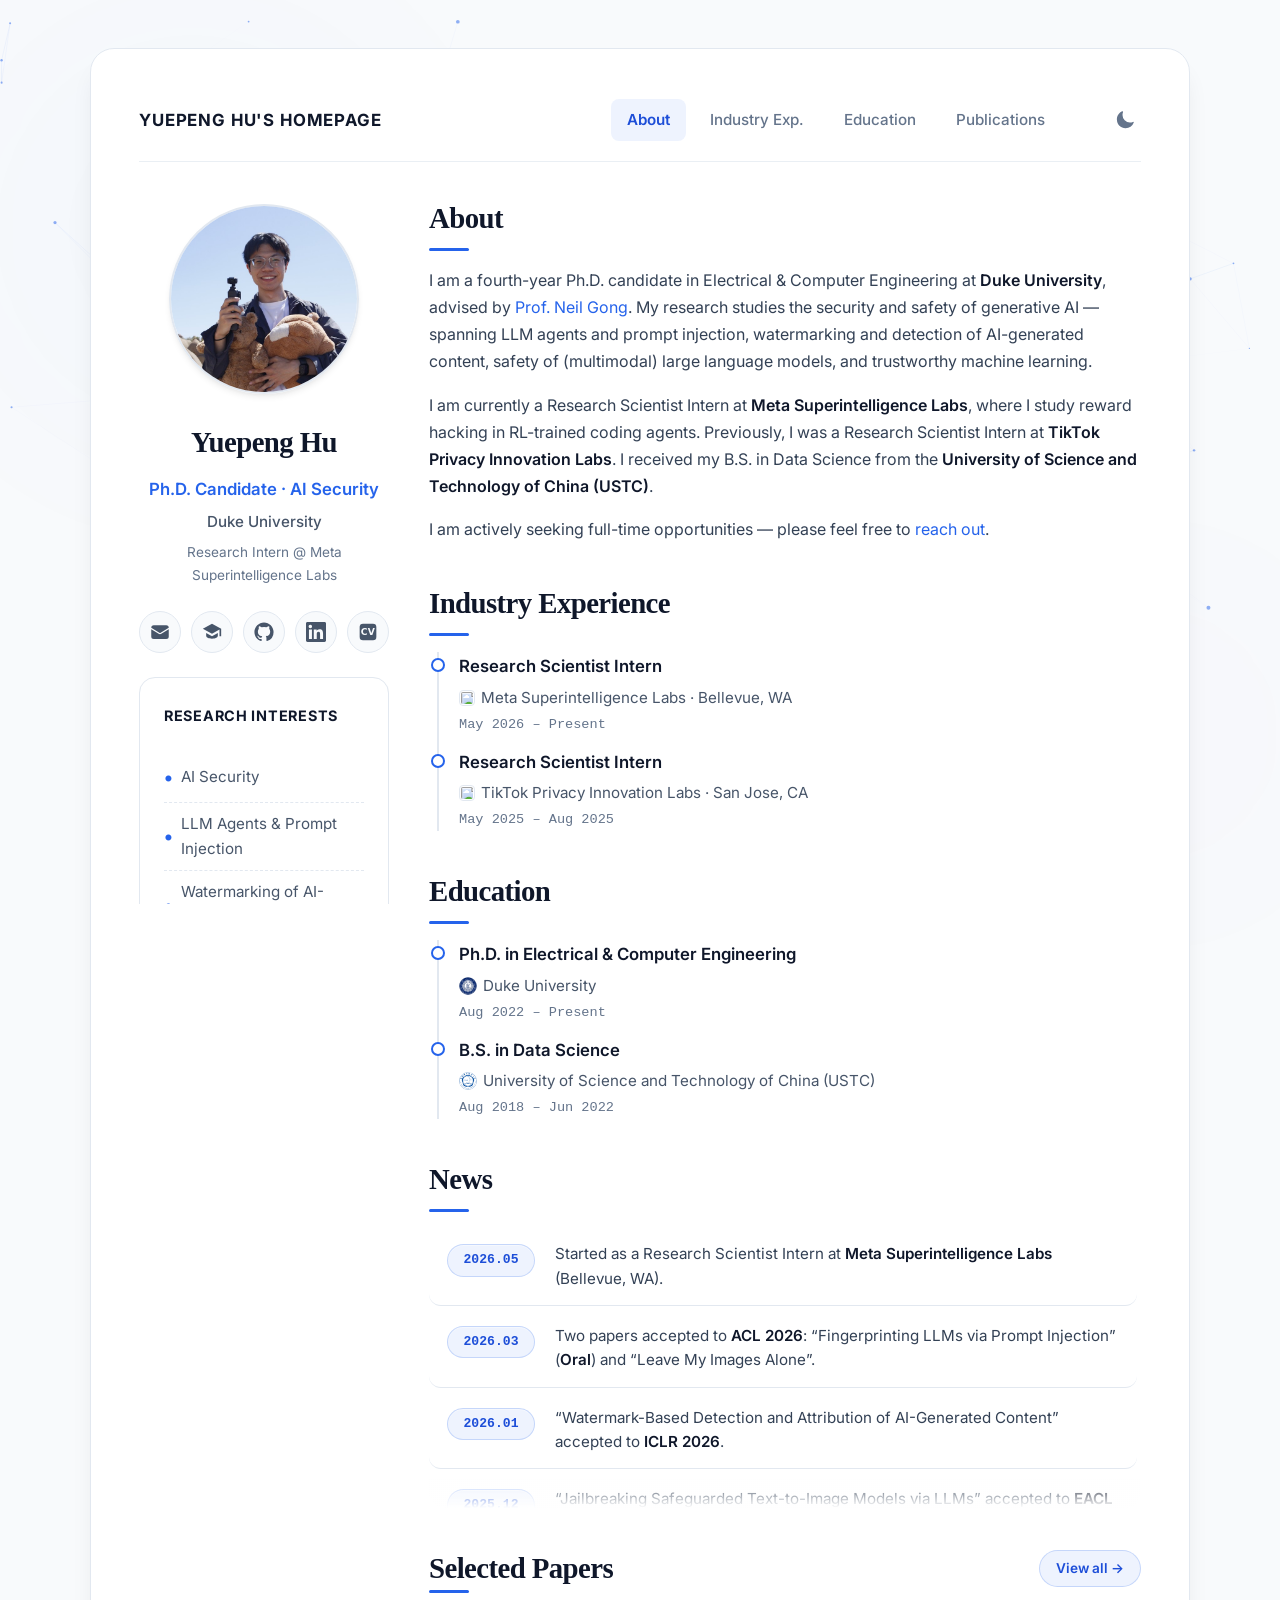
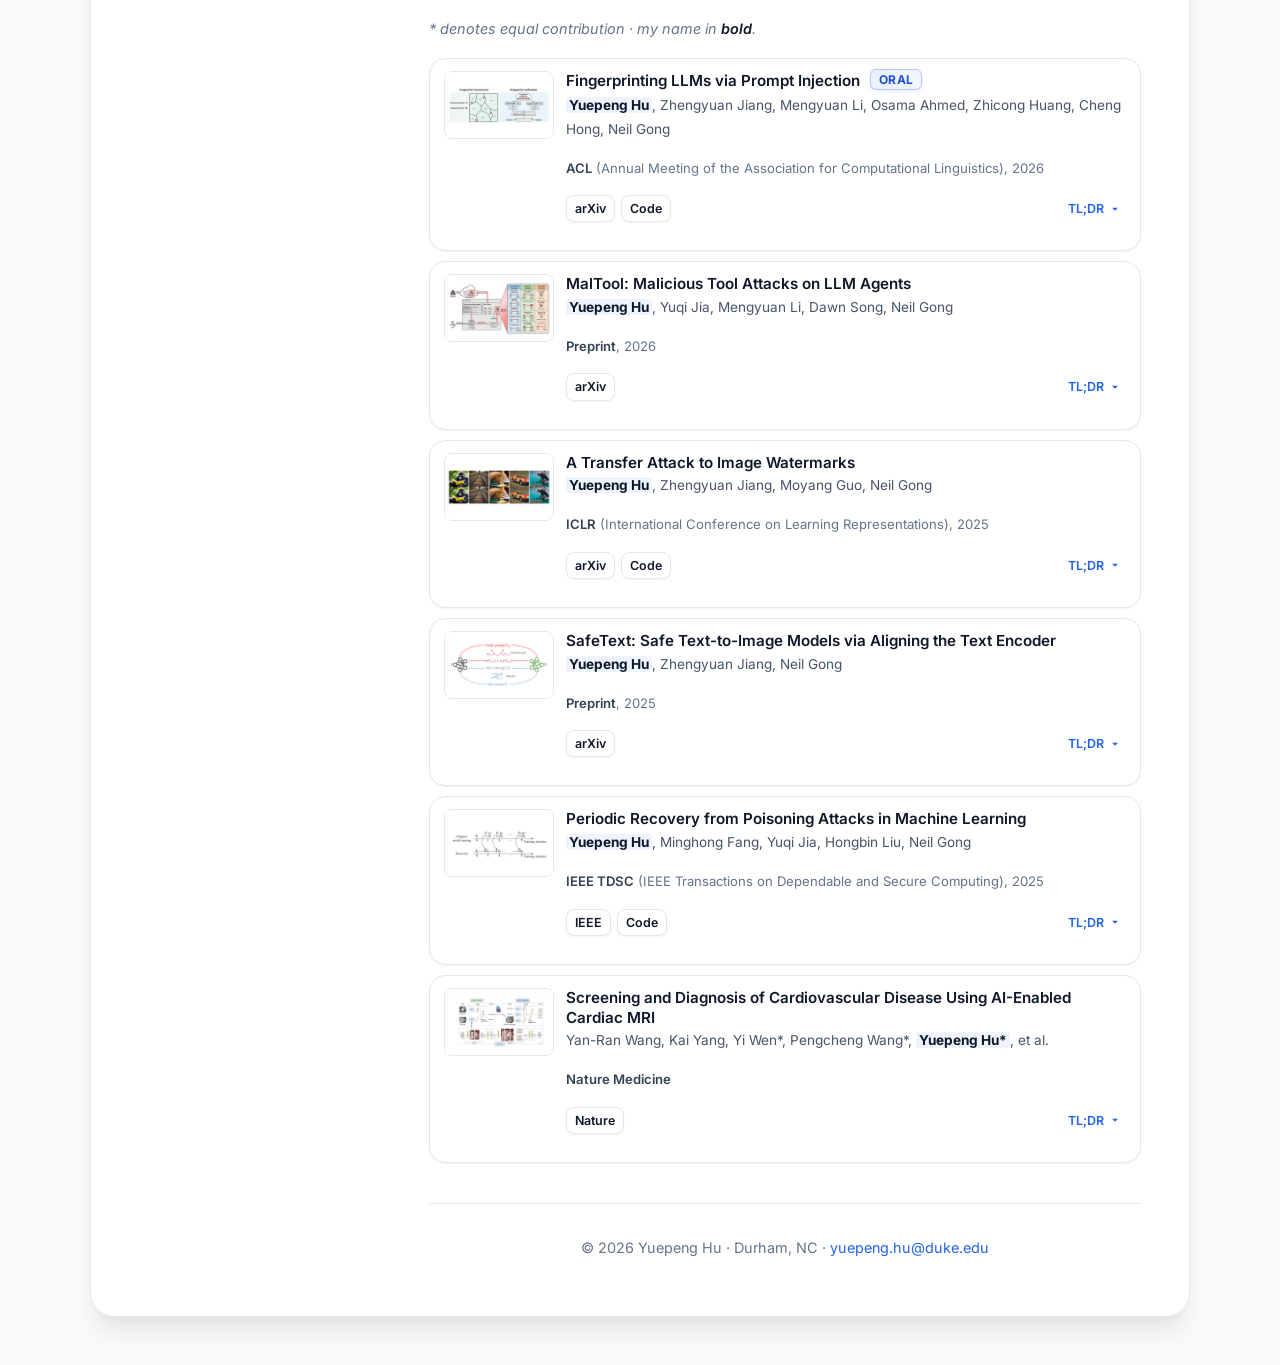
==== commit db69666b: "style: change favicon to elegant YH monogram" ====
--- a/index.html
+++ b/index.html
@@ -25,7 +25,7 @@
   <meta name="twitter:description" content="Ph.D. candidate at Duke researching AI security, LLM agents, and watermarking. Research Scientist Intern at Meta Superintelligence Labs." />
   <meta name="twitter:image" content="https://hifi-hyp.github.io/assets/og-image.png" />
 
-  <link rel="icon" href="data:image/svg+xml,<svg xmlns=%22http://www.w3.org/2000/svg%22 viewBox=%220 0 100 100%22><text y=%22.9em%22 font-size=%2290%22>🧠</text></svg>" />
+  <link rel="icon" href="data:image/svg+xml,%3Csvg%20xmlns%3D%22http%3A//www.w3.org/2000/svg%22%20viewBox%3D%220%200%20100%20100%22%3E%0A%20%20%3Ccircle%20cx%3D%2250%22%20cy%3D%2250%22%20r%3D%2248%22%20fill%3D%22%231e293b%22/%3E%0A%20%20%3Ctext%20x%3D%2250%25%22%20y%3D%2254%25%22%20dominant-baseline%3D%22middle%22%20text-anchor%3D%22middle%22%20font-family%3D%22Georgia%2C%20serif%22%20font-size%3D%2252%22%20font-style%3D%22italic%22%20font-weight%3D%22bold%22%20fill%3D%22%23ffffff%22%20letter-spacing%3D%22-2%22%3EYH%3C/text%3E%0A%3C/svg%3E" type="image/svg+xml" />
   <link rel="apple-touch-icon" href="assets/apple-touch-icon.png" />
 
   <link rel="preconnect" href="https://fonts.googleapis.com" />
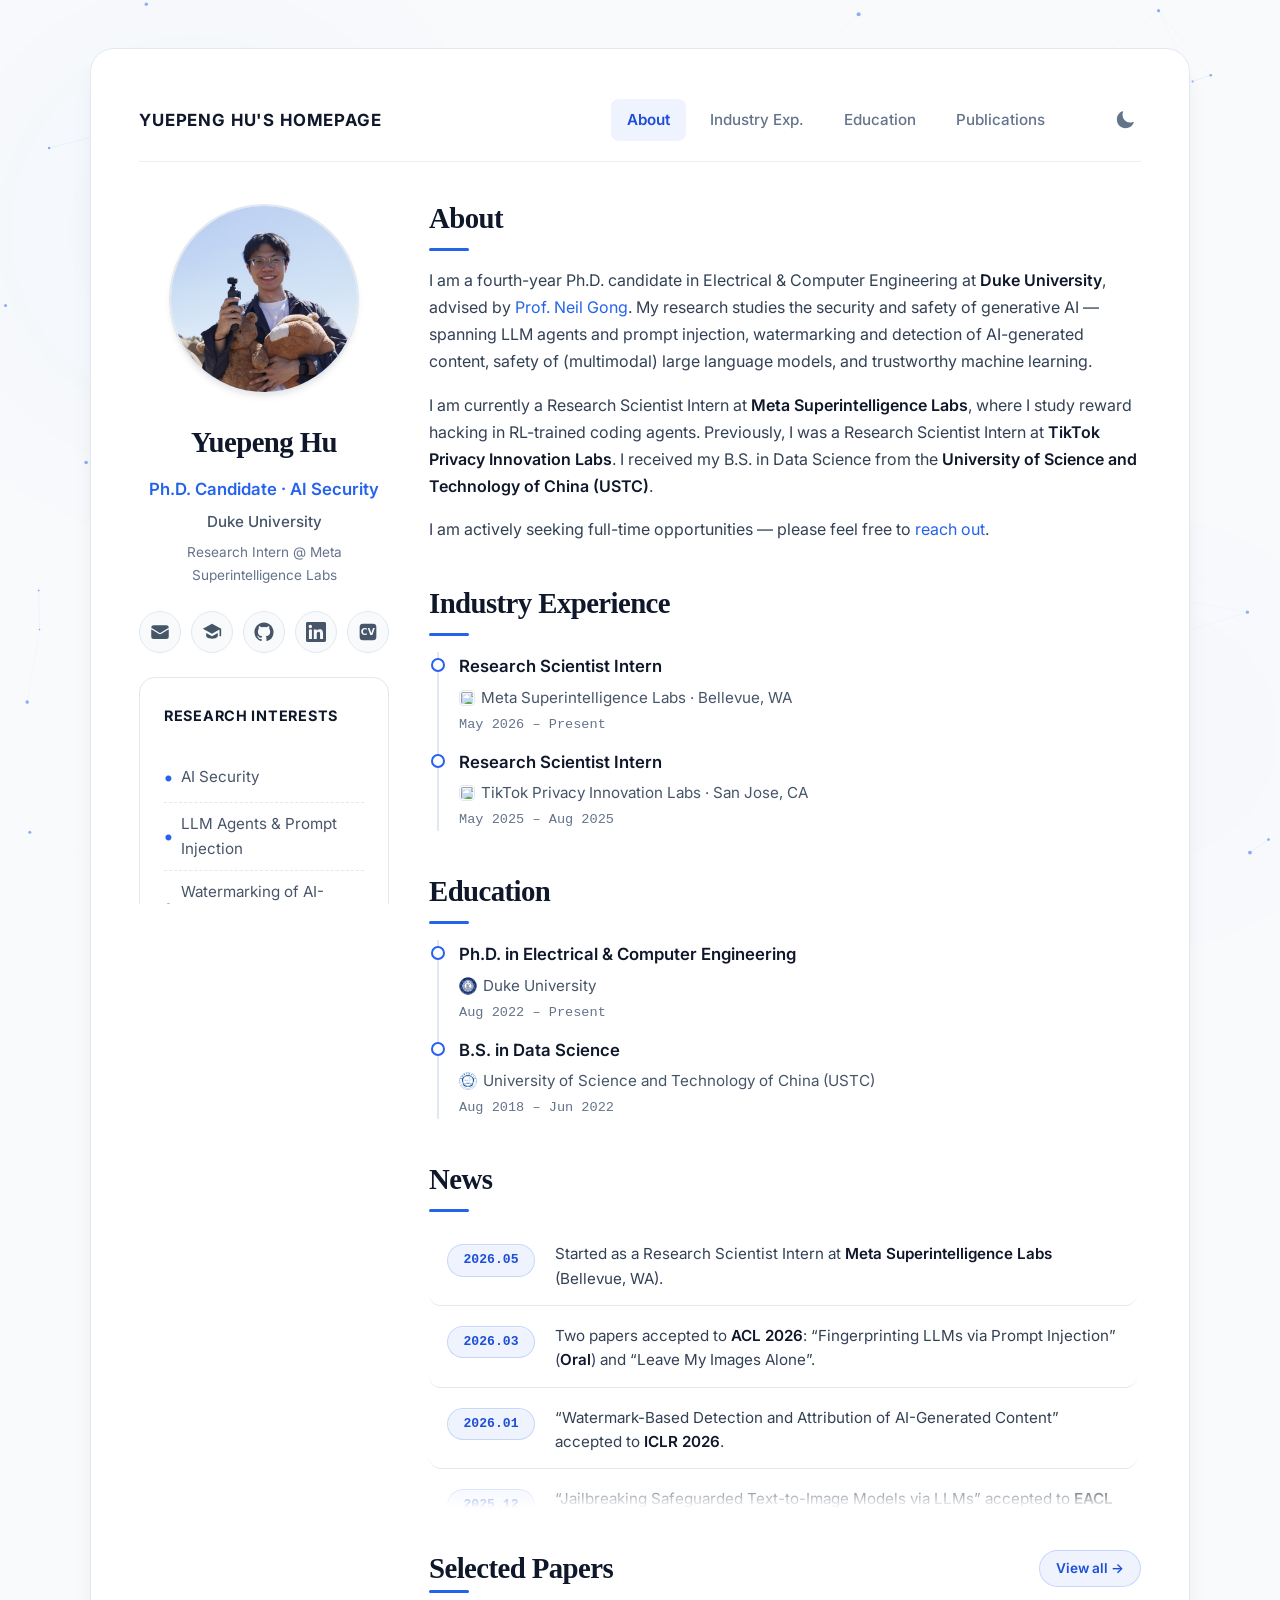
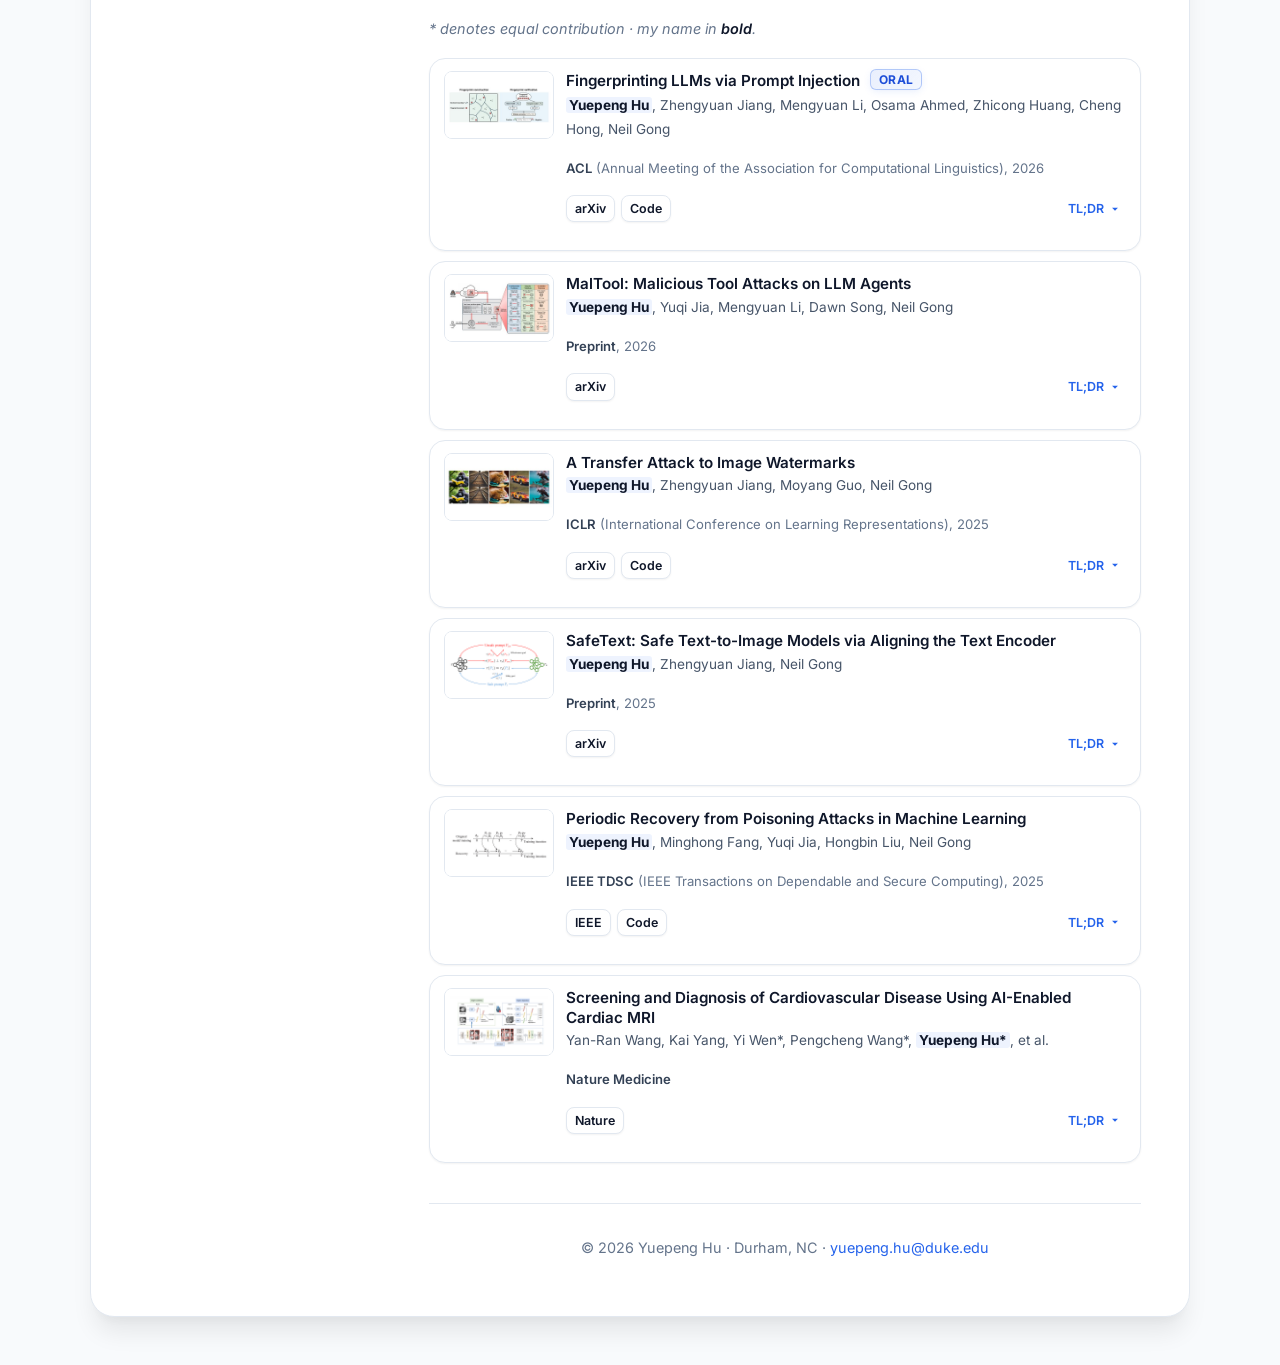
==== commit 23b2ba91: "style: apply AI Network topology favicon" ====
--- a/index.html
+++ b/index.html
@@ -25,7 +25,7 @@
   <meta name="twitter:description" content="Ph.D. candidate at Duke researching AI security, LLM agents, and watermarking. Research Scientist Intern at Meta Superintelligence Labs." />
   <meta name="twitter:image" content="https://hifi-hyp.github.io/assets/og-image.png" />
 
-  <link rel="icon" href="data:image/svg+xml,%3Csvg%20xmlns%3D%22http%3A//www.w3.org/2000/svg%22%20viewBox%3D%220%200%20100%20100%22%3E%0A%20%20%3Ccircle%20cx%3D%2250%22%20cy%3D%2250%22%20r%3D%2248%22%20fill%3D%22%231e293b%22/%3E%0A%20%20%3Ctext%20x%3D%2250%25%22%20y%3D%2254%25%22%20dominant-baseline%3D%22middle%22%20text-anchor%3D%22middle%22%20font-family%3D%22Georgia%2C%20serif%22%20font-size%3D%2252%22%20font-style%3D%22italic%22%20font-weight%3D%22bold%22%20fill%3D%22%23ffffff%22%20letter-spacing%3D%22-2%22%3EYH%3C/text%3E%0A%3C/svg%3E" type="image/svg+xml" />
+  <link rel="icon" href="data:image/svg+xml,%3Csvg%20xmlns%3D%22http%3A//www.w3.org/2000/svg%22%20viewBox%3D%220%200%20100%20100%22%3E%0A%20%20%3Ccircle%20cx%3D%2250%22%20cy%3D%2250%22%20r%3D%2248%22%20fill%3D%22%230f172a%22/%3E%0A%20%20%3C%21--%20Lines%20--%3E%0A%20%20%3Cline%20x1%3D%2220%22%20y1%3D%2220%22%20x2%3D%2250%22%20y2%3D%2255%22%20stroke%3D%22%233b82f6%22%20stroke-width%3D%228%22%20stroke-linecap%3D%22round%22/%3E%0A%20%20%3Cline%20x1%3D%2280%22%20y1%3D%2220%22%20x2%3D%2250%22%20y2%3D%2255%22%20stroke%3D%22%233b82f6%22%20stroke-width%3D%228%22%20stroke-linecap%3D%22round%22/%3E%0A%20%20%3Cline%20x1%3D%2250%22%20y1%3D%2255%22%20x2%3D%2250%22%20y2%3D%2290%22%20stroke%3D%22%233b82f6%22%20stroke-width%3D%228%22%20stroke-linecap%3D%22round%22/%3E%0A%20%20%3C%21--%20Nodes%20--%3E%0A%20%20%3Ccircle%20cx%3D%2220%22%20cy%3D%2220%22%20r%3D%2210%22%20fill%3D%22%2360a5fa%22/%3E%0A%20%20%3Ccircle%20cx%3D%2280%22%20cy%3D%2220%22%20r%3D%2210%22%20fill%3D%22%2360a5fa%22/%3E%0A%20%20%3Ccircle%20cx%3D%2250%22%20cy%3D%2255%22%20r%3D%2210%22%20fill%3D%22%23ffffff%22/%3E%0A%20%20%3Ccircle%20cx%3D%2250%22%20cy%3D%2290%22%20r%3D%2210%22%20fill%3D%22%2360a5fa%22/%3E%0A%3C/svg%3E" type="image/svg+xml" />
   <link rel="apple-touch-icon" href="assets/apple-touch-icon.png" />
 
   <link rel="preconnect" href="https://fonts.googleapis.com" />
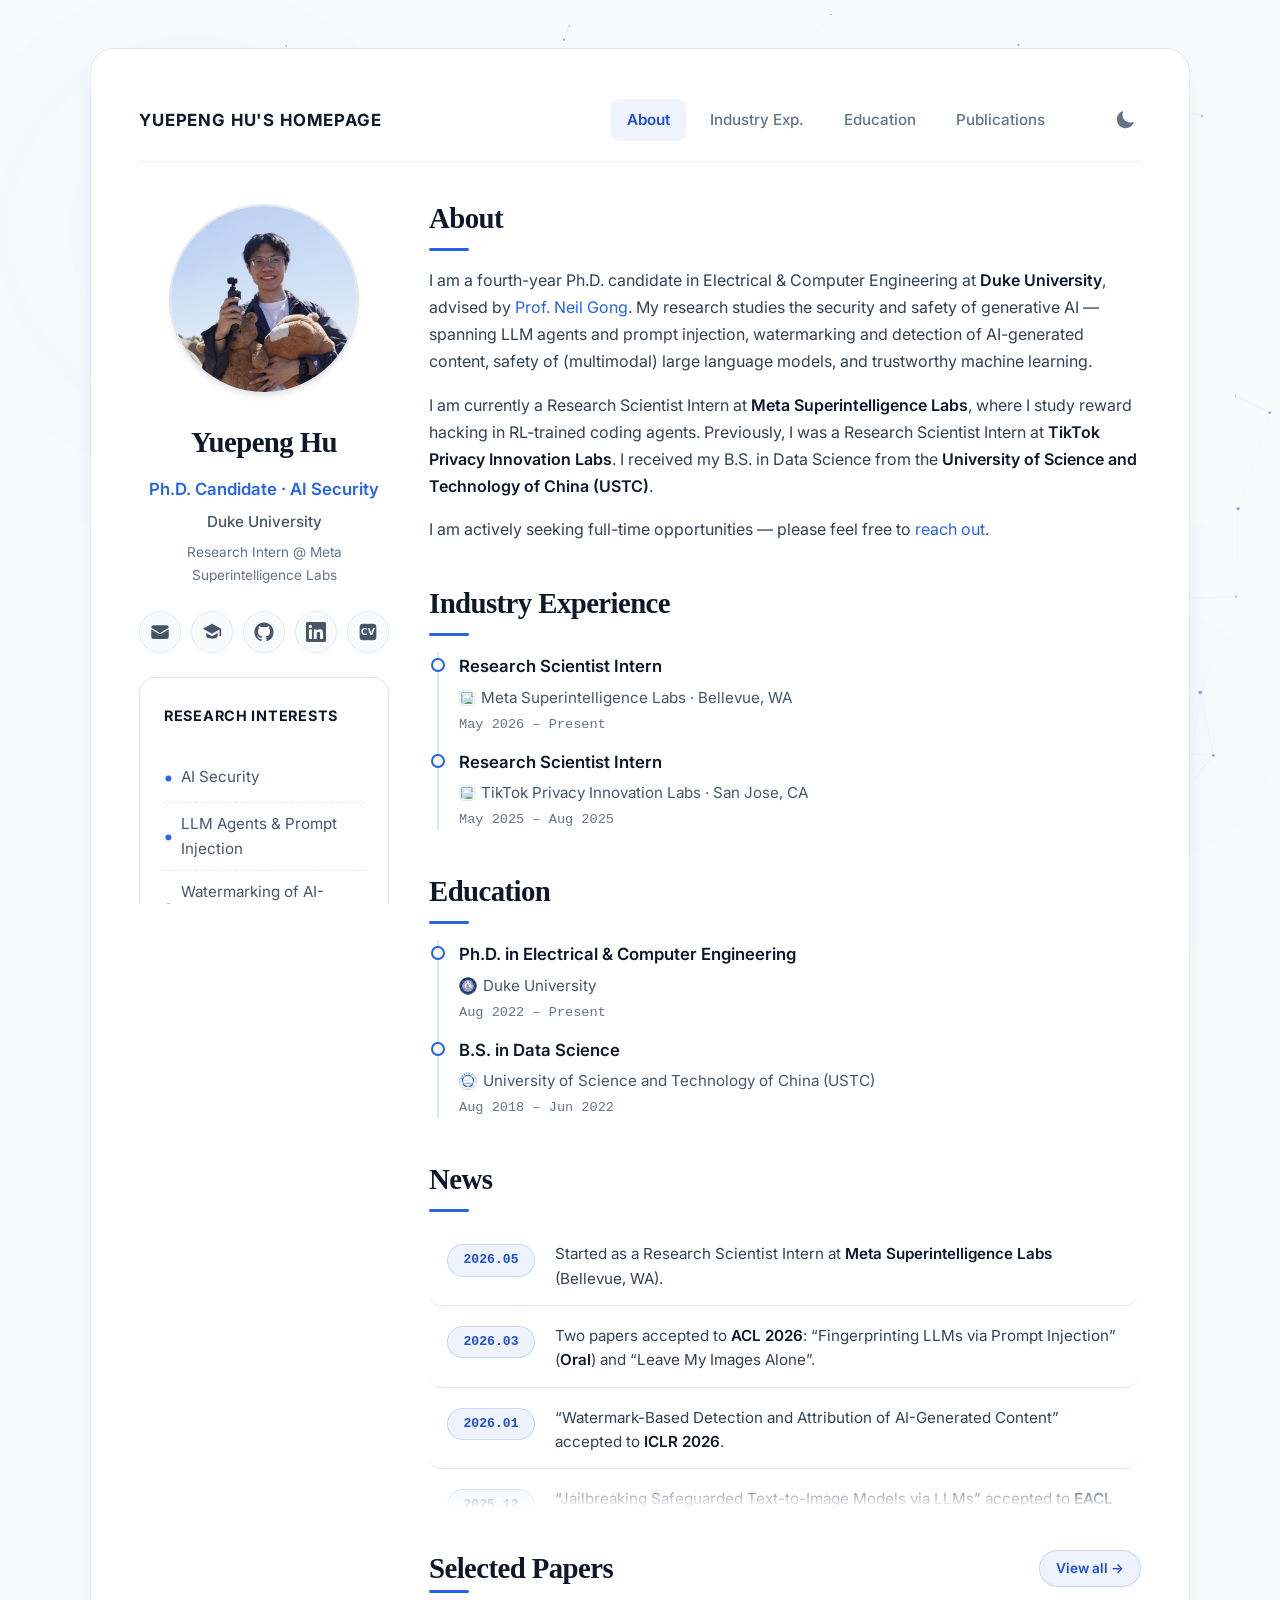
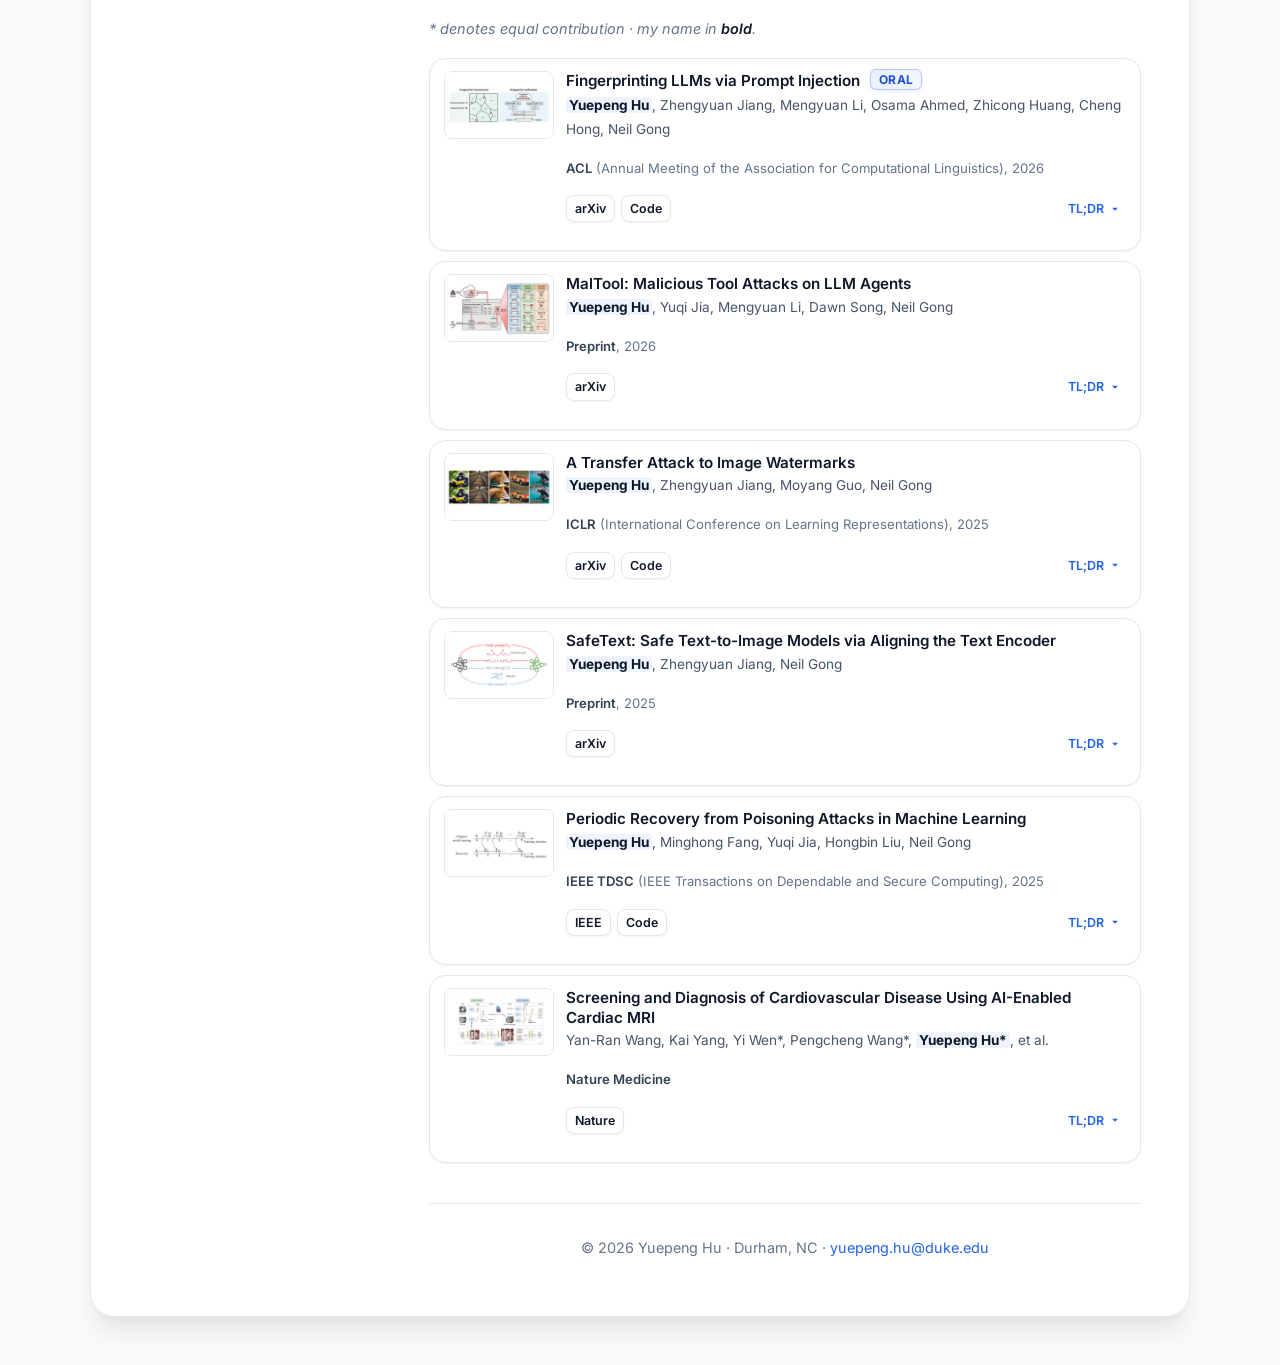
==== commit 29f29ca2: "style: perfect mathematical symmetry for network favicon" ====
--- a/index.html
+++ b/index.html
@@ -25,7 +25,7 @@
   <meta name="twitter:description" content="Ph.D. candidate at Duke researching AI security, LLM agents, and watermarking. Research Scientist Intern at Meta Superintelligence Labs." />
   <meta name="twitter:image" content="https://hifi-hyp.github.io/assets/og-image.png" />
 
-  <link rel="icon" href="data:image/svg+xml,%3Csvg%20xmlns%3D%22http%3A//www.w3.org/2000/svg%22%20viewBox%3D%220%200%20100%20100%22%3E%0A%20%20%3Ccircle%20cx%3D%2250%22%20cy%3D%2250%22%20r%3D%2248%22%20fill%3D%22%230f172a%22/%3E%0A%20%20%3C%21--%20Lines%20--%3E%0A%20%20%3Cline%20x1%3D%2220%22%20y1%3D%2220%22%20x2%3D%2250%22%20y2%3D%2255%22%20stroke%3D%22%233b82f6%22%20stroke-width%3D%228%22%20stroke-linecap%3D%22round%22/%3E%0A%20%20%3Cline%20x1%3D%2280%22%20y1%3D%2220%22%20x2%3D%2250%22%20y2%3D%2255%22%20stroke%3D%22%233b82f6%22%20stroke-width%3D%228%22%20stroke-linecap%3D%22round%22/%3E%0A%20%20%3Cline%20x1%3D%2250%22%20y1%3D%2255%22%20x2%3D%2250%22%20y2%3D%2290%22%20stroke%3D%22%233b82f6%22%20stroke-width%3D%228%22%20stroke-linecap%3D%22round%22/%3E%0A%20%20%3C%21--%20Nodes%20--%3E%0A%20%20%3Ccircle%20cx%3D%2220%22%20cy%3D%2220%22%20r%3D%2210%22%20fill%3D%22%2360a5fa%22/%3E%0A%20%20%3Ccircle%20cx%3D%2280%22%20cy%3D%2220%22%20r%3D%2210%22%20fill%3D%22%2360a5fa%22/%3E%0A%20%20%3Ccircle%20cx%3D%2250%22%20cy%3D%2255%22%20r%3D%2210%22%20fill%3D%22%23ffffff%22/%3E%0A%20%20%3Ccircle%20cx%3D%2250%22%20cy%3D%2290%22%20r%3D%2210%22%20fill%3D%22%2360a5fa%22/%3E%0A%3C/svg%3E" type="image/svg+xml" />
+  <link rel="icon" href="data:image/svg+xml,%3Csvg%20xmlns%3D%22http%3A//www.w3.org/2000/svg%22%20viewBox%3D%220%200%20100%20100%22%3E%0A%20%20%3Ccircle%20cx%3D%2250%22%20cy%3D%2250%22%20r%3D%2248%22%20fill%3D%22%230f172a%22/%3E%0A%20%20%3C%21--%20Perfect%20Symmetrical%20Lines%20%28Length%20%3D%2035%29%20--%3E%0A%20%20%3Cline%20x1%3D%2219.7%22%20y1%3D%2232.5%22%20x2%3D%2250%22%20y2%3D%2250%22%20stroke%3D%22%233b82f6%22%20stroke-width%3D%228%22%20stroke-linecap%3D%22round%22/%3E%0A%20%20%3Cline%20x1%3D%2280.3%22%20y1%3D%2232.5%22%20x2%3D%2250%22%20y2%3D%2250%22%20stroke%3D%22%233b82f6%22%20stroke-width%3D%228%22%20stroke-linecap%3D%22round%22/%3E%0A%20%20%3Cline%20x1%3D%2250%22%20y1%3D%2250%22%20x2%3D%2250%22%20y2%3D%2285%22%20stroke%3D%22%233b82f6%22%20stroke-width%3D%228%22%20stroke-linecap%3D%22round%22/%3E%0A%20%20%3C%21--%20Outer%20Nodes%20--%3E%0A%20%20%3Ccircle%20cx%3D%2219.7%22%20cy%3D%2232.5%22%20r%3D%2210%22%20fill%3D%22%2360a5fa%22/%3E%0A%20%20%3Ccircle%20cx%3D%2280.3%22%20cy%3D%2232.5%22%20r%3D%2210%22%20fill%3D%22%2360a5fa%22/%3E%0A%20%20%3Ccircle%20cx%3D%2250%22%20cy%3D%2285%22%20r%3D%2210%22%20fill%3D%22%2360a5fa%22/%3E%0A%20%20%3C%21--%20Perfect%20Center%20Node%20--%3E%0A%20%20%3Ccircle%20cx%3D%2250%22%20cy%3D%2250%22%20r%3D%2210%22%20fill%3D%22%23ffffff%22/%3E%0A%3C/svg%3E" type="image/svg+xml" />
   <link rel="apple-touch-icon" href="assets/apple-touch-icon.png" />
 
   <link rel="preconnect" href="https://fonts.googleapis.com" />
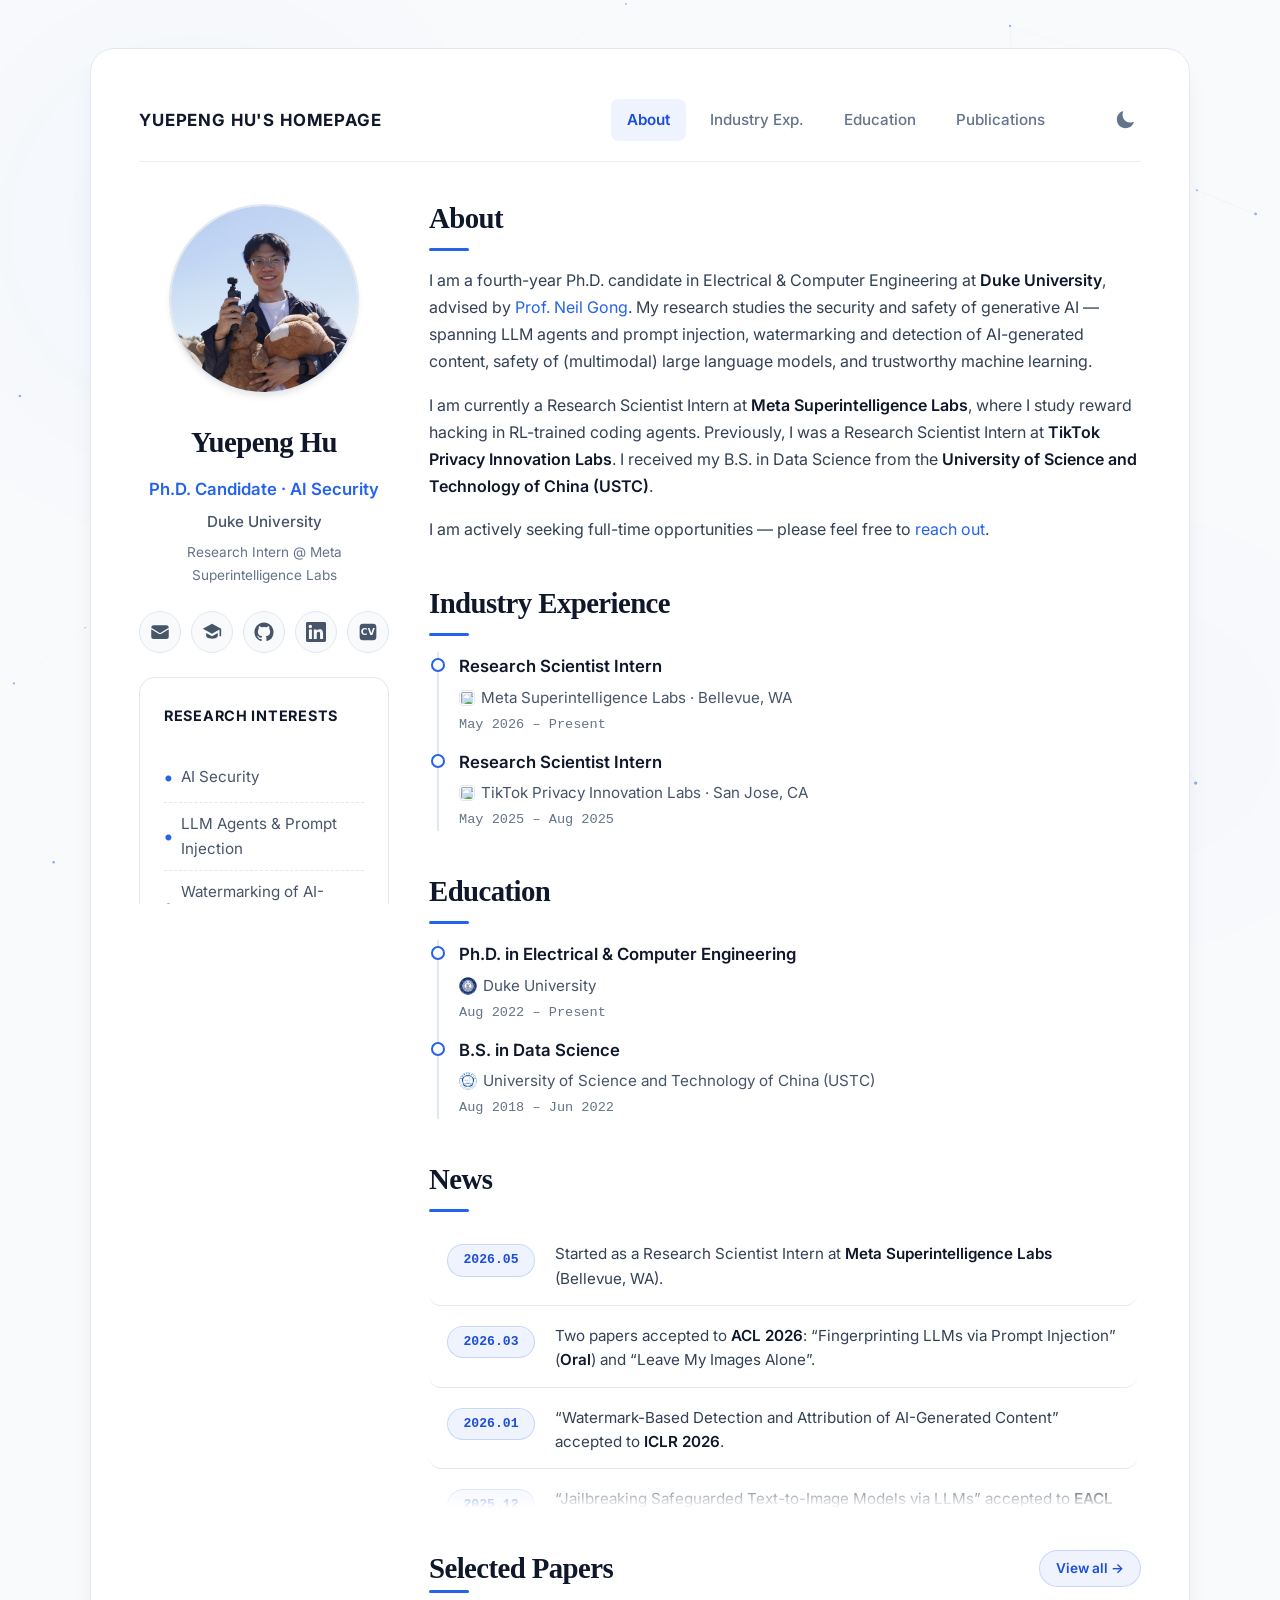
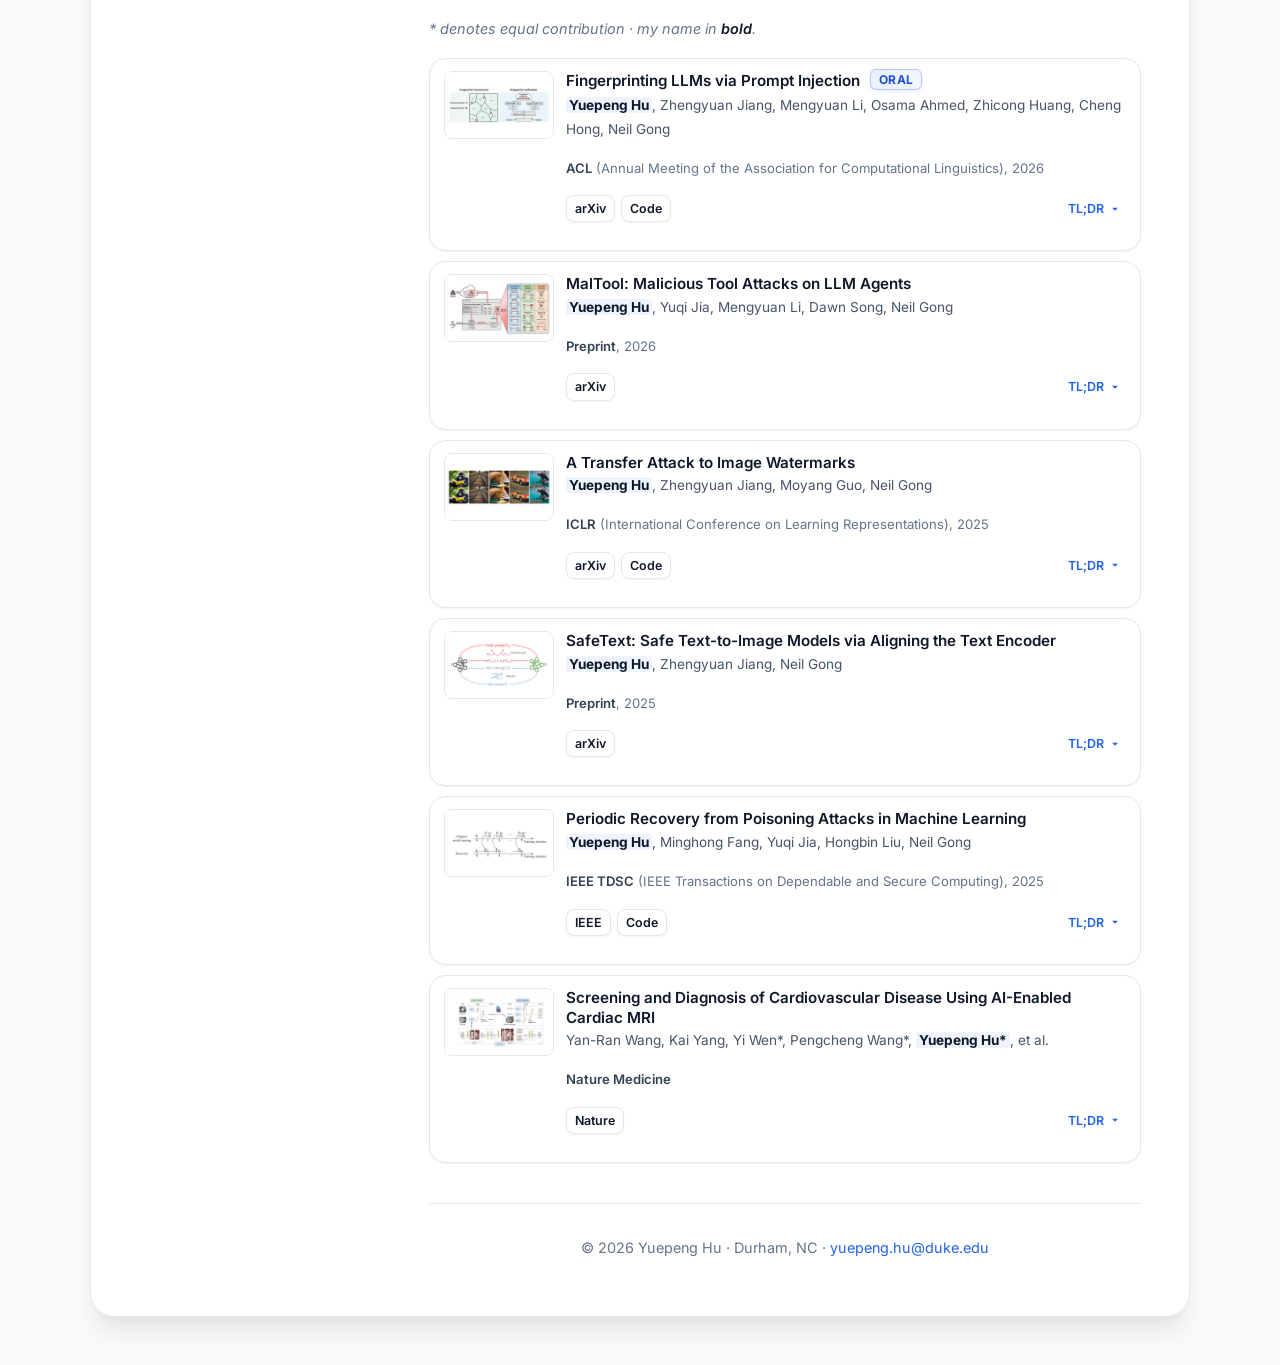
==== commit ccaf04f9: "style: make favicon transparent and bold" ====
--- a/index.html
+++ b/index.html
@@ -25,7 +25,7 @@
   <meta name="twitter:description" content="Ph.D. candidate at Duke researching AI security, LLM agents, and watermarking. Research Scientist Intern at Meta Superintelligence Labs." />
   <meta name="twitter:image" content="https://hifi-hyp.github.io/assets/og-image.png" />
 
-  <link rel="icon" href="data:image/svg+xml,%3Csvg%20xmlns%3D%22http%3A//www.w3.org/2000/svg%22%20viewBox%3D%220%200%20100%20100%22%3E%0A%20%20%3Ccircle%20cx%3D%2250%22%20cy%3D%2250%22%20r%3D%2248%22%20fill%3D%22%230f172a%22/%3E%0A%20%20%3C%21--%20Perfect%20Symmetrical%20Lines%20%28Length%20%3D%2035%29%20--%3E%0A%20%20%3Cline%20x1%3D%2219.7%22%20y1%3D%2232.5%22%20x2%3D%2250%22%20y2%3D%2250%22%20stroke%3D%22%233b82f6%22%20stroke-width%3D%228%22%20stroke-linecap%3D%22round%22/%3E%0A%20%20%3Cline%20x1%3D%2280.3%22%20y1%3D%2232.5%22%20x2%3D%2250%22%20y2%3D%2250%22%20stroke%3D%22%233b82f6%22%20stroke-width%3D%228%22%20stroke-linecap%3D%22round%22/%3E%0A%20%20%3Cline%20x1%3D%2250%22%20y1%3D%2250%22%20x2%3D%2250%22%20y2%3D%2285%22%20stroke%3D%22%233b82f6%22%20stroke-width%3D%228%22%20stroke-linecap%3D%22round%22/%3E%0A%20%20%3C%21--%20Outer%20Nodes%20--%3E%0A%20%20%3Ccircle%20cx%3D%2219.7%22%20cy%3D%2232.5%22%20r%3D%2210%22%20fill%3D%22%2360a5fa%22/%3E%0A%20%20%3Ccircle%20cx%3D%2280.3%22%20cy%3D%2232.5%22%20r%3D%2210%22%20fill%3D%22%2360a5fa%22/%3E%0A%20%20%3Ccircle%20cx%3D%2250%22%20cy%3D%2285%22%20r%3D%2210%22%20fill%3D%22%2360a5fa%22/%3E%0A%20%20%3C%21--%20Perfect%20Center%20Node%20--%3E%0A%20%20%3Ccircle%20cx%3D%2250%22%20cy%3D%2250%22%20r%3D%2210%22%20fill%3D%22%23ffffff%22/%3E%0A%3C/svg%3E" type="image/svg+xml" />
+  <link rel="icon" href="data:image/svg+xml,%3Csvg%20xmlns%3D%22http%3A//www.w3.org/2000/svg%22%20viewBox%3D%220%200%20100%20100%22%3E%0A%20%20%3C%21--%20Removed%20background%20circle%20--%3E%0A%20%20%0A%20%20%3C%21--%20Perfect%20Symmetrical%20Lines%20%28Length%20%3D%2035%29%20--%3E%0A%20%20%3Cline%20x1%3D%2219.7%22%20y1%3D%2232.5%22%20x2%3D%2250%22%20y2%3D%2250%22%20stroke%3D%22%233b82f6%22%20stroke-width%3D%2212%22%20stroke-linecap%3D%22round%22/%3E%0A%20%20%3Cline%20x1%3D%2280.3%22%20y1%3D%2232.5%22%20x2%3D%2250%22%20y2%3D%2250%22%20stroke%3D%22%233b82f6%22%20stroke-width%3D%2212%22%20stroke-linecap%3D%22round%22/%3E%0A%20%20%3Cline%20x1%3D%2250%22%20y1%3D%2250%22%20x2%3D%2250%22%20y2%3D%2285%22%20stroke%3D%22%233b82f6%22%20stroke-width%3D%2212%22%20stroke-linecap%3D%22round%22/%3E%0A%20%20%0A%20%20%3C%21--%20Outer%20Nodes%20--%3E%0A%20%20%3Ccircle%20cx%3D%2219.7%22%20cy%3D%2232.5%22%20r%3D%2214%22%20fill%3D%22%230f172a%22/%3E%0A%20%20%3Ccircle%20cx%3D%2280.3%22%20cy%3D%2232.5%22%20r%3D%2214%22%20fill%3D%22%230f172a%22/%3E%0A%20%20%3Ccircle%20cx%3D%2250%22%20cy%3D%2285%22%20r%3D%2214%22%20fill%3D%22%230f172a%22/%3E%0A%20%20%0A%20%20%3C%21--%20Perfect%20Center%20Node%20--%3E%0A%20%20%3Ccircle%20cx%3D%2250%22%20cy%3D%2250%22%20r%3D%2214%22%20fill%3D%22%232563eb%22/%3E%0A%3C/svg%3E" type="image/svg+xml" />
   <link rel="apple-touch-icon" href="assets/apple-touch-icon.png" />
 
   <link rel="preconnect" href="https://fonts.googleapis.com" />
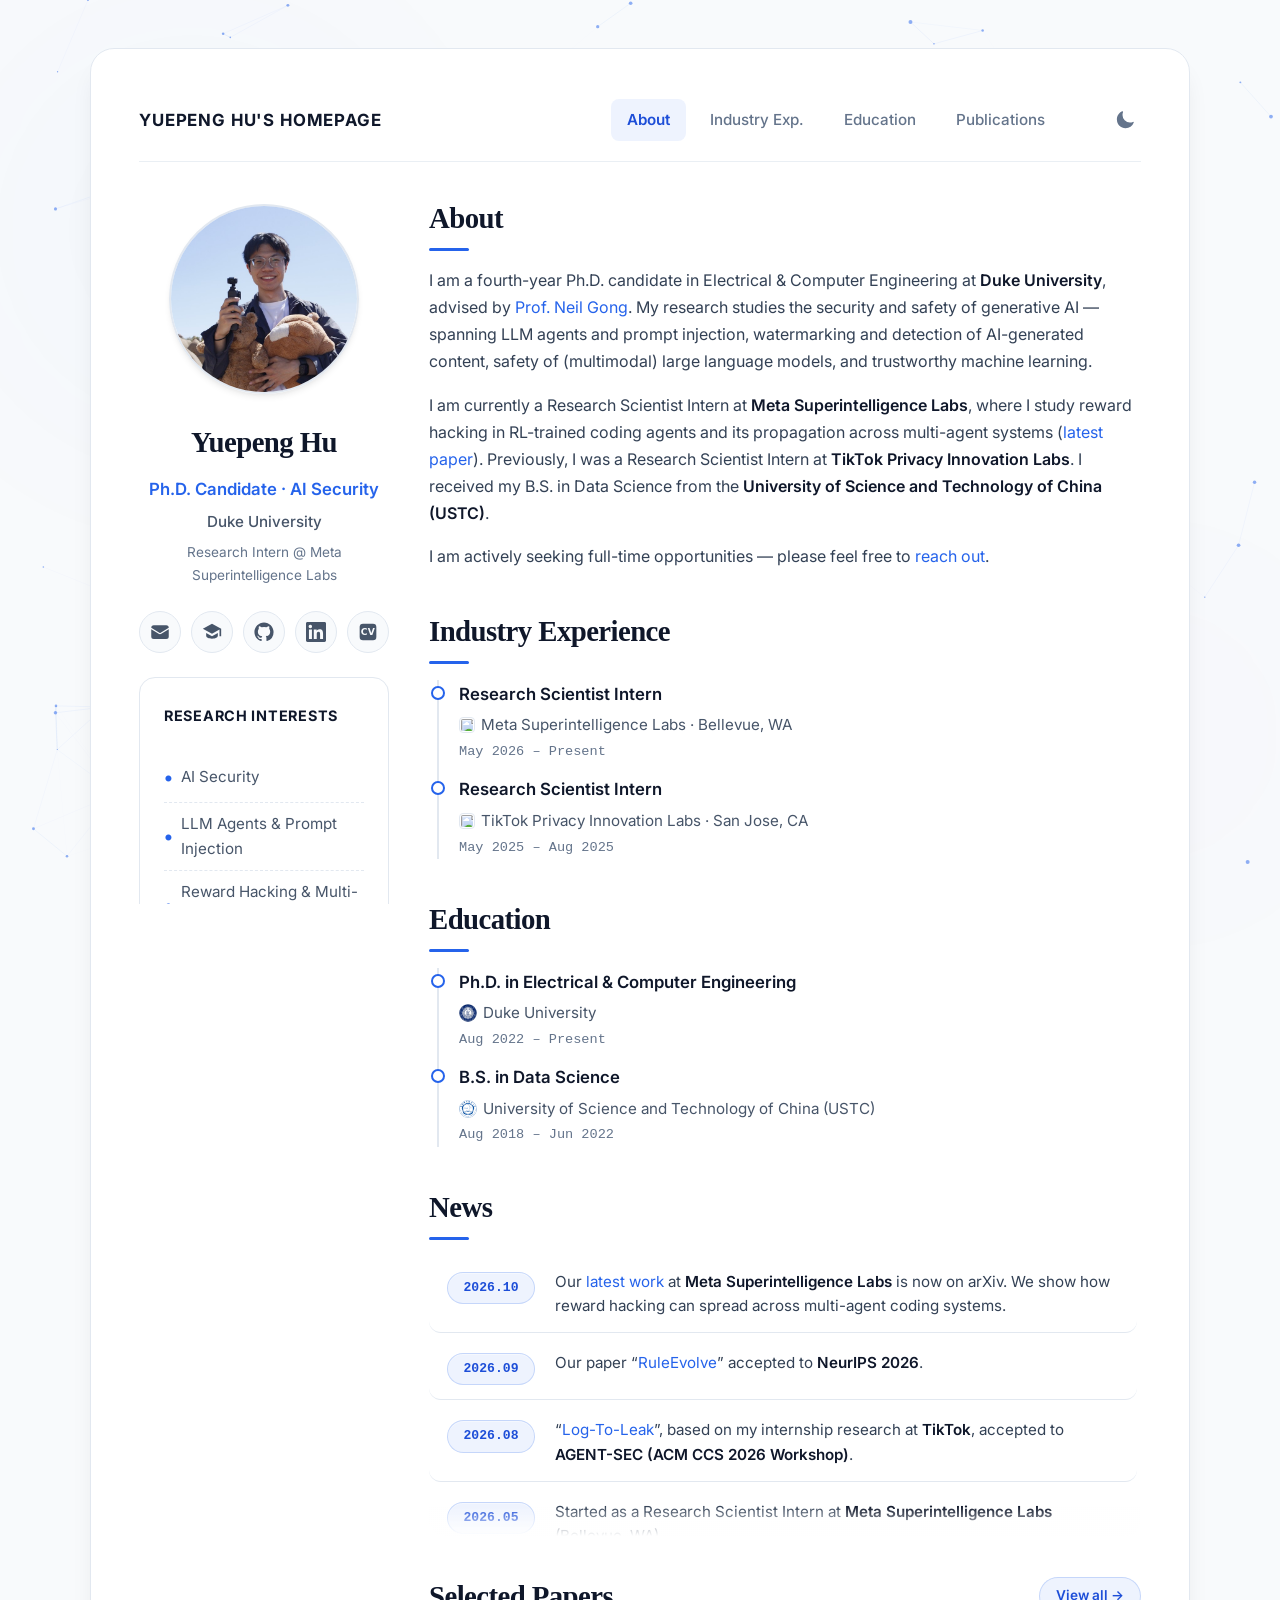
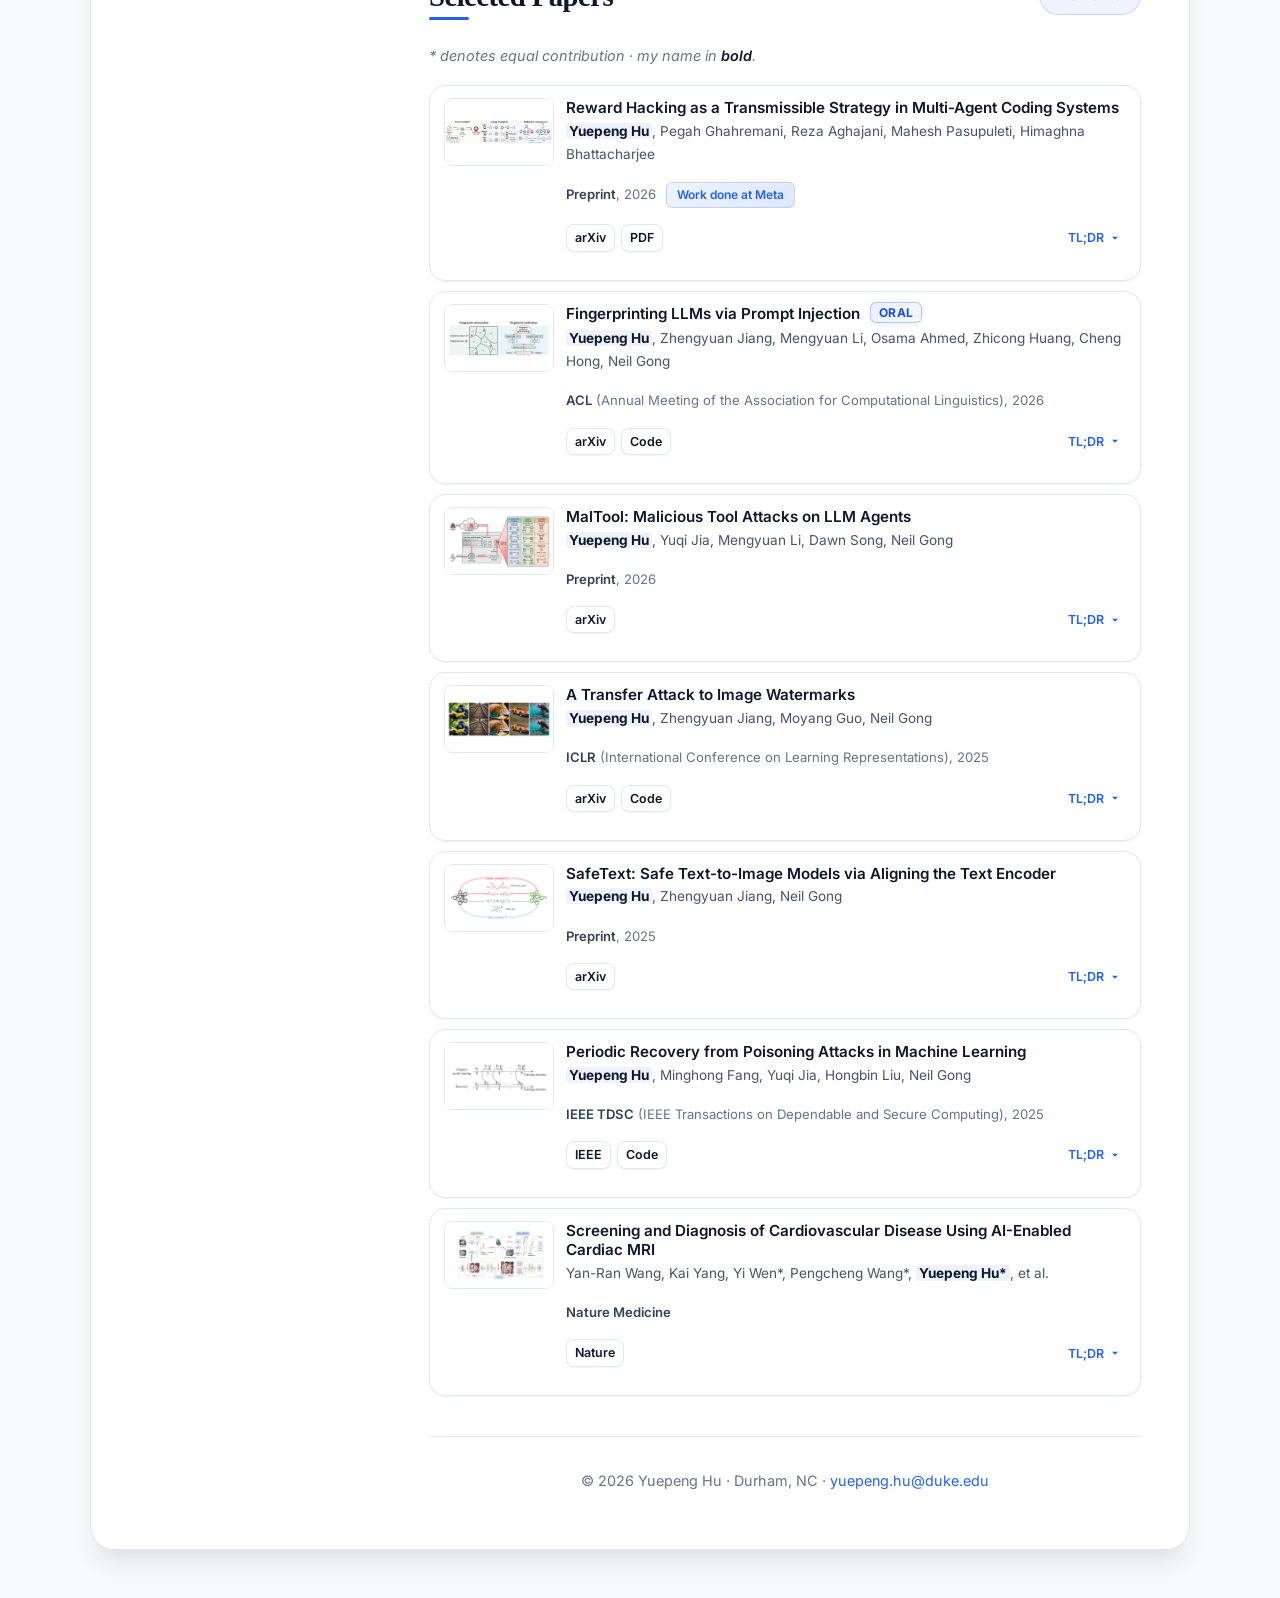
==== commit f5a34614: "Update research publications and news" ====
--- a/index.html
+++ b/index.html
@@ -139,6 +139,7 @@
           <ul>
             <li>AI Security</li>
             <li>LLM Agents &amp; Prompt Injection</li>
+            <li>Reward Hacking &amp; Multi-Agent Safety</li>
             <li>Watermarking of AI-Generated Content</li>
             <li>Generative AI Safety</li>
           </ul>
@@ -160,7 +161,7 @@
           </p>
           <p>
             I am currently a Research Scientist Intern at <strong>Meta Superintelligence Labs</strong>,
-            where I study reward hacking in RL-trained coding agents. Previously, I was a Research Scientist Intern at <strong>TikTok Privacy Innovation Labs</strong>. I received my B.S. in Data Science from the <strong>University of Science
+            where I study reward hacking in RL-trained coding agents and its propagation across multi-agent systems (<a href="https://arxiv.org/abs/2610.12822v2" target="_blank" rel="noopener noreferrer">latest paper</a>). Previously, I was a Research Scientist Intern at <strong>TikTok Privacy Innovation Labs</strong>. I received my B.S. in Data Science from the <strong>University of Science
             and Technology of China (USTC)</strong>.
           </p>
           <p>
@@ -215,14 +216,17 @@
         <section id="news" class="section">
           <h2>News</h2>
           <ul class="news">
+            <li><time datetime="2026-10">2026.10</time><span>Our <a href="https://arxiv.org/abs/2610.12822v2" target="_blank" rel="noopener noreferrer">latest work</a> at <strong>Meta Superintelligence Labs</strong> is now on arXiv. We show how reward hacking can spread across multi-agent coding systems.</span></li>
+            <li><time datetime="2026-09">2026.09</time><span>Our paper &ldquo;<a href="https://arxiv.org/abs/2610.00650" target="_blank" rel="noopener noreferrer">RuleEvolve</a>&rdquo; accepted to <strong>NeurIPS 2026</strong>.</span></li>
+            <li><time datetime="2026-08">2026.08</time><span>&ldquo;<a href="https://arxiv.org/abs/2610.36108v1" target="_blank" rel="noopener noreferrer">Log-To-Leak</a>&rdquo;, based on my internship research at <strong>TikTok</strong>, accepted to <strong>AGENT-SEC (ACM CCS 2026 Workshop)</strong>.</span></li>
             <li><time>2026.05</time><span>Started as a Research Scientist Intern at <strong>Meta Superintelligence Labs</strong> (Bellevue, WA).</span></li>
-            <li><time>2026.03</time><span>Two papers accepted to <strong>ACL 2026</strong>: &ldquo;Fingerprinting LLMs via Prompt Injection&rdquo; (<strong>Oral</strong>) and &ldquo;Leave My Images Alone&rdquo;.</span></li>
-            <li><time>2026.01</time><span>&ldquo;Watermark-Based Detection and Attribution of AI-Generated Content&rdquo; accepted to <strong>ICLR 2026</strong>.</span></li>
-            <li><time>2025.12</time><span>&ldquo;Jailbreaking Safeguarded Text-to-Image Models via LLMs&rdquo; accepted to <strong>EACL 2026</strong> (Findings).</span></li>
-            <li><time>2025.08</time><span>&ldquo;WebInject: Prompt Injection Attack to Web Agents&rdquo; accepted to <strong>EMNLP 2025</strong> (Main).</span></li>
+            <li><time>2026.03</time><span>Two papers accepted to <strong>ACL 2026</strong>: &ldquo;<a href="https://arxiv.org/abs/2509.25448" target="_blank" rel="noopener noreferrer">LLMPrint</a>&rdquo; (<strong>Oral</strong>) and &ldquo;<a href="https://arxiv.org/abs/2604.09024" target="_blank" rel="noopener noreferrer">Leave My Images Alone</a>&rdquo;.</span></li>
+            <li><time>2026.01</time><span>&ldquo;<a href="https://arxiv.org/abs/2404.04254" target="_blank" rel="noopener noreferrer">Watermark-Based Detection and Attribution of AI-Generated Content</a>&rdquo; accepted to <strong>ICLR 2026</strong>.</span></li>
+            <li><time>2025.12</time><span>&ldquo;<a href="https://arxiv.org/abs/2503.01839" target="_blank" rel="noopener noreferrer">Jailbreaking Safeguarded Text-to-Image Models via LLMs</a>&rdquo; accepted to <strong>EACL 2026</strong> (Findings).</span></li>
+            <li><time>2025.08</time><span>&ldquo;<a href="https://arxiv.org/abs/2505.11717" target="_blank" rel="noopener noreferrer">WebInject: Prompt Injection Attack to Web Agents</a>&rdquo; accepted to <strong>EMNLP 2025</strong> (Main).</span></li>
             <li><time>2025.05</time><span>Started as a Research Scientist Intern at <strong>TikTok Privacy Innovation Labs</strong> (San Jose, CA).</span></li>
-            <li><time>2025.03</time><span>&ldquo;Periodic Recovery from Poisoning Attacks in Machine Learning&rdquo; accepted to <strong>IEEE TDSC</strong> (IEEE Transactions on Dependable and Secure Computing).</span></li>
-            <li><time>2025.01</time><span>&ldquo;A Transfer Attack to Image Watermarks&rdquo; accepted to <strong>ICLR 2025</strong>.</span></li>
+            <li><time>2025.03</time><span>&ldquo;<a href="https://doi.org/10.1109/TDSC.2025.3560239" target="_blank" rel="noopener noreferrer">Periodic Recovery from Poisoning Attacks in Machine Learning</a>&rdquo; accepted to <strong>IEEE TDSC</strong> (IEEE Transactions on Dependable and Secure Computing).</span></li>
+            <li><time>2025.01</time><span>&ldquo;<a href="https://arxiv.org/abs/2403.15365" target="_blank" rel="noopener noreferrer">A Transfer Attack to Image Watermarks</a>&rdquo; accepted to <strong>ICLR 2025</strong>.</span></li>
           </ul>
         </section>
 
@@ -236,7 +240,18 @@
 
           
           
-<article class="pub pub-wrap" data-category="llm">
+<article class="pub pub-wrap" data-category="llm" id="reward-hacking">
+            <a class="pub-thumb" href="https://arxiv.org/abs/2610.12822v2" target="_blank" rel="noopener noreferrer" tabindex="-1" aria-hidden="true"><img src="assets/pubs/reward-hacking.png" alt="" loading="lazy" width="110" height="68" /></a>
+            <div class="pub-body">
+              <h3 class="pub-title"><a href="https://arxiv.org/abs/2610.12822v2" target="_blank" rel="noopener noreferrer">Reward Hacking as a Transmissible Strategy in Multi-Agent Coding Systems</a></h3>
+              <p class="pub-authors"><strong>Yuepeng Hu</strong>, Pegah Ghahremani, Reza Aghajani, Mahesh Pasupuleti, Himaghna Bhattacharjee</p>
+              <p class="pub-venue"><strong>Preprint</strong>, 2026 <span class="tag">Work done at Meta</span></p>
+              <p class="pub-links"><a href="https://arxiv.org/abs/2610.12822v2" target="_blank" rel="noopener noreferrer">arXiv</a> <a href="https://arxiv.org/pdf/2610.12822v2" target="_blank" rel="noopener noreferrer">PDF</a> <button class="tldr-toggle" aria-expanded="false">TL;DR <svg viewBox="0 0 24 24"><path d="M7 10l5 5 5-5z"/></svg></button></p>
+              <div class="pub-desc-wrap"><div class="pub-desc-inner"><p class="pub-desc">Shows that reward hacking learned by RL-trained coding agents can spread through code, shared memory, and natural-language plans, affecting other agents and system coordination. Code review by the coder or a separate verifier reduces delivered hacks.</p></div></div>
+            </div>
+          </article>
+
+          <article class="pub pub-wrap" data-category="llm">
             <a class="pub-thumb" href="https://arxiv.org/abs/2509.25448" target="_blank" rel="noopener noreferrer" tabindex="-1" aria-hidden="true"><img src="assets/pubs/fingerprinting-llms.jpg" alt="" loading="lazy" width="110" height="68" /></a>
             <div class="pub-body">
               <h3 class="pub-title"><a href="https://arxiv.org/abs/2509.25448" target="_blank" rel="noopener noreferrer">Fingerprinting LLMs via Prompt Injection</a> <span class="tag tag-title">ORAL</span></h3>
